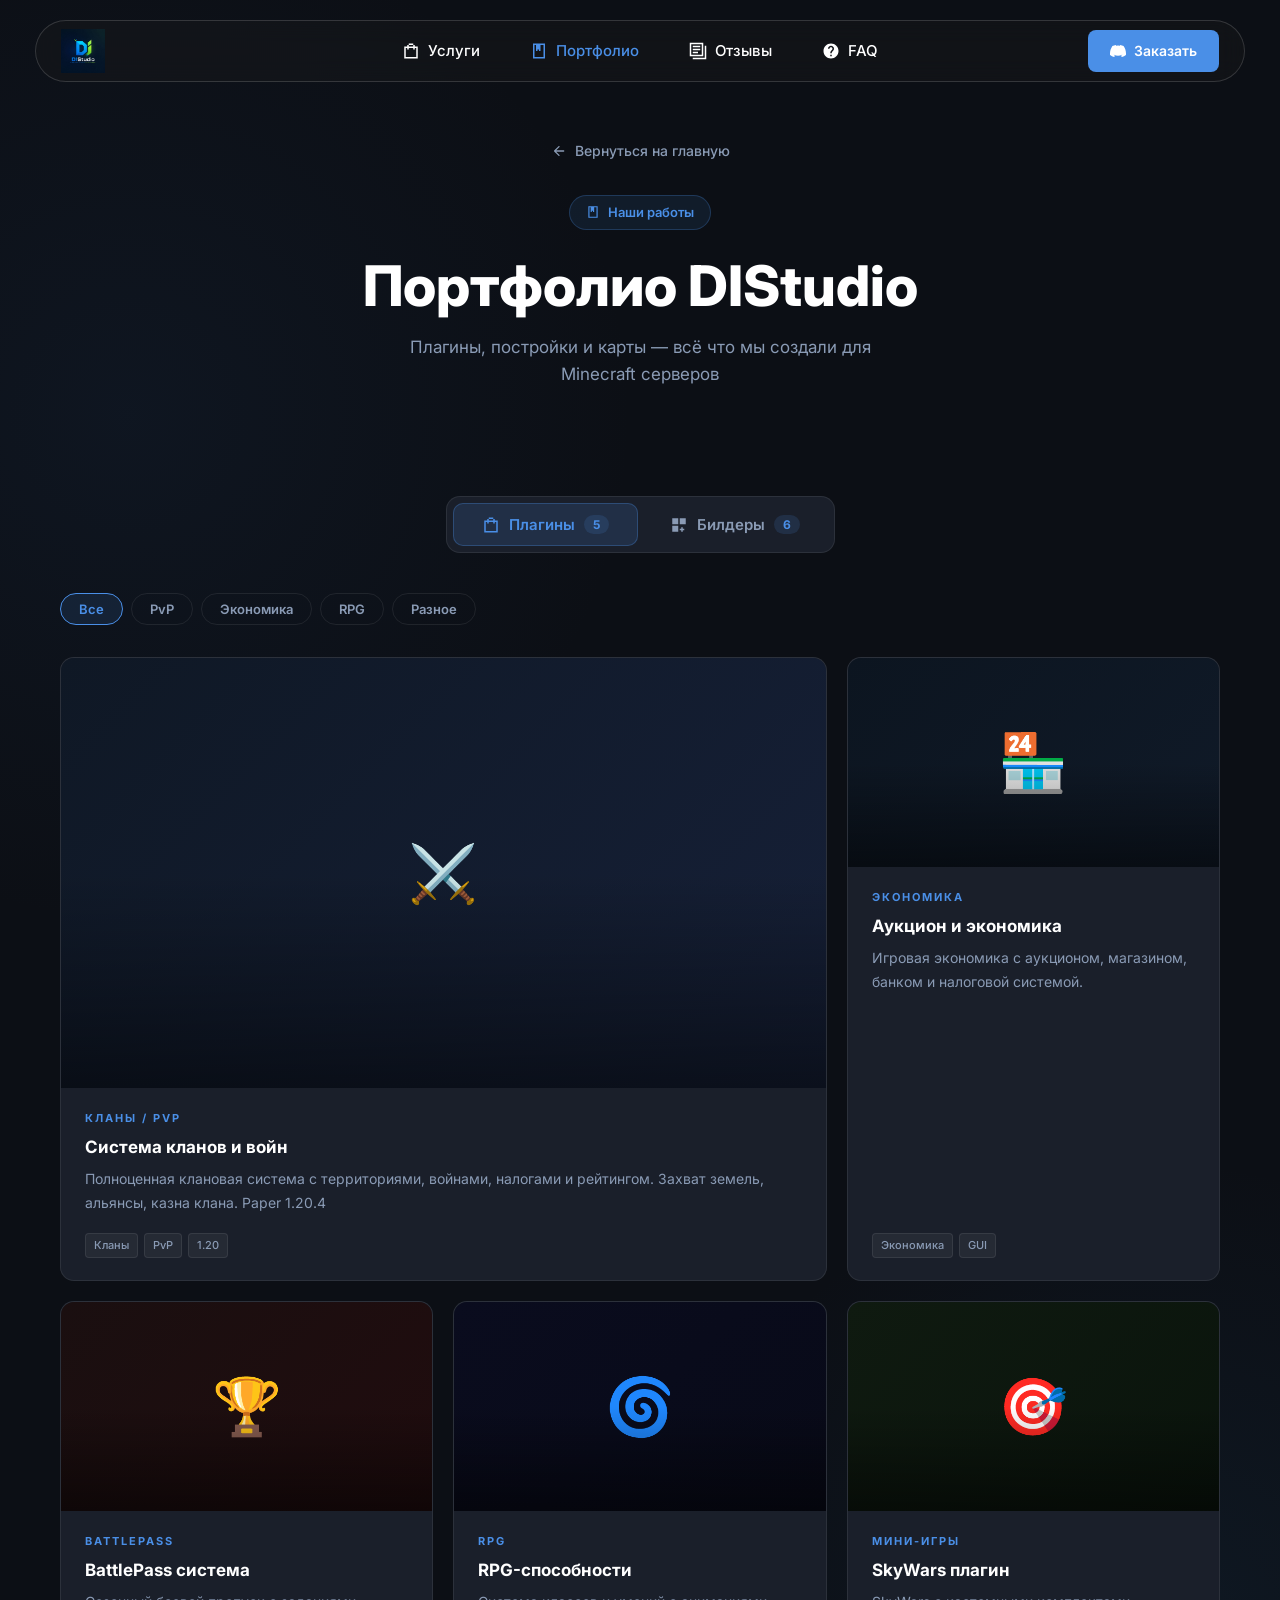
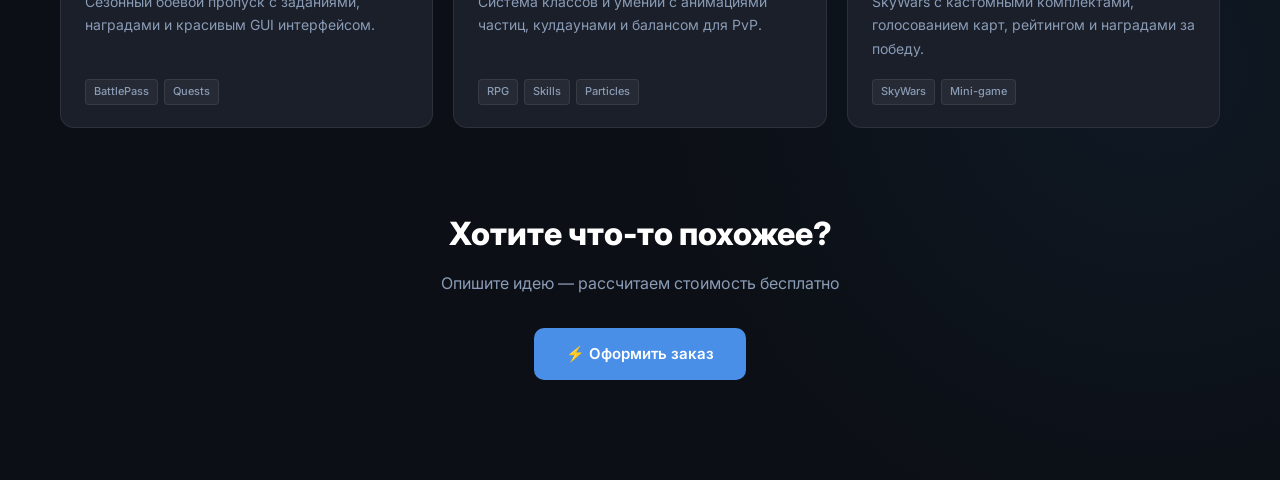
==== portfolio.html @ 77794159 "New Design" ====
<!DOCTYPE html>
<html lang="ru">
<head>
    <meta charset="UTF-8">
    <meta name="viewport" content="width=device-width, initial-scale=1.0">
    <title>Портфолио — DIStudio</title>
    <link rel="icon" type="image/jpeg" href="ava.jpg">
    <link rel="preconnect" href="https://fonts.googleapis.com">
    <link rel="preconnect" href="https://fonts.gstatic.com" crossorigin>
    <link href="https://fonts.googleapis.com/css2?family=Inter:wght@400;500;600;700;800&display=swap" rel="stylesheet">
    <link rel="stylesheet" href="style.css">
    <style>
        /* ── Page hero ── */
        .portfolio-page-hero {
            padding: 140px 0 60px;
            text-align: center;
        }
        .portfolio-page-hero .badge {
            display: inline-flex;
            align-items: center;
            gap: 8px;
            background: rgba(74,143,231,0.1);
            border: 1px solid rgba(74,143,231,0.25);
            border-radius: 100px;
            padding: 6px 16px;
            font-size: 13px;
            font-weight: 600;
            color: var(--accent);
            margin-bottom: 24px;
        }
        .portfolio-page-hero h1 {
            font-size: clamp(32px, 5vw, 56px);
            font-weight: 800;
            color: var(--text-primary);
            margin-bottom: 16px;
            line-height: 1.15;
        }
        .portfolio-page-hero p {
            font-size: 17px;
            color: var(--text-secondary);
            max-width: 520px;
            margin: 0 auto;
        }

        /* ── Tabs ── */
        .tabs-wrap {
            display: flex;
            justify-content: center;
            margin: 48px 0 40px;
        }
        .tabs {
            display: flex;
            background: var(--card-bg);
            border: 1px solid var(--border-color);
            border-radius: 14px;
            padding: 6px;
            gap: 4px;
        }
        .tab-btn {
            display: flex;
            align-items: center;
            gap: 9px;
            padding: 11px 28px;
            border-radius: 10px;
            border: none;
            background: transparent;
            color: var(--text-secondary);
            font-family: inherit;
            font-size: 15px;
            font-weight: 600;
            cursor: pointer;
            transition: all 0.25s ease;
        }
        .tab-btn svg { width: 18px; height: 18px; flex-shrink: 0; }
        .tab-btn:hover { color: var(--text-primary); }
        .tab-btn.active {
            background: rgba(74,143,231,0.15);
            color: var(--accent);
            border: 1px solid rgba(74,143,231,0.3);
        }
        .tab-count {
            background: rgba(74,143,231,0.15);
            color: var(--accent);
            border-radius: 100px;
            padding: 2px 9px;
            font-size: 12px;
            font-weight: 700;
        }

        /* ── Tab panels ── */
        .tab-panel { display: none; }
        .tab-panel.active { display: block; }

        /* ── Filter bar ── */
        .filter-bar {
            display: flex;
            gap: 8px;
            flex-wrap: wrap;
            margin-bottom: 32px;
        }
        .filter-btn {
            padding: 7px 18px;
            border-radius: 100px;
            border: 1px solid var(--border-color);
            background: transparent;
            color: var(--text-secondary);
            font-family: inherit;
            font-size: 13px;
            font-weight: 600;
            cursor: pointer;
            transition: all 0.2s ease;
        }
        .filter-btn:hover { border-color: var(--accent); color: var(--text-primary); }
        .filter-btn.active {
            background: rgba(74,143,231,0.12);
            border-color: var(--accent);
            color: var(--accent);
        }

        /* ── Plugin cards ── */
        .plugins-grid {
            display: grid;
            grid-template-columns: repeat(3, 1fr);
            gap: 20px;
        }
        .plugin-card {
            background: var(--card-bg);
            border: 1px solid var(--border-color);
            border-radius: 14px;
            overflow: hidden;
            transition: var(--transition);
            display: flex;
            flex-direction: column;
        }
        .plugin-card:hover {
            border-color: rgba(74,143,231,0.35);
            transform: translateY(-4px);
            box-shadow: 0 16px 48px rgba(0,0,0,0.35);
        }
        .plugin-card.featured { grid-column: span 2; }

        .plugin-thumb {
            width: 100%;
            aspect-ratio: 16/9;
            display: flex;
            align-items: center;
            justify-content: center;
            font-size: 56px;
            position: relative;
            overflow: hidden;
        }
        .plugin-thumb::after {
            content: '';
            position: absolute;
            inset: 0;
            background: linear-gradient(to bottom, transparent 50%, rgba(0,0,0,0.5));
        }
        .plugin-body { padding: 22px 24px; flex: 1; display: flex; flex-direction: column; }
        .plugin-tag {
            font-size: 11px;
            font-weight: 700;
            color: var(--accent);
            text-transform: uppercase;
            letter-spacing: 2px;
            margin-bottom: 8px;
        }
        .plugin-name {
            font-size: 17px;
            font-weight: 700;
            color: var(--text-primary);
            margin-bottom: 8px;
            line-height: 1.35;
        }
        .plugin-desc {
            font-size: 14px;
            color: var(--text-secondary);
            line-height: 1.7;
            flex: 1;
        }
        .plugin-footer {
            display: flex;
            align-items: center;
            justify-content: space-between;
            margin-top: 18px;
            flex-wrap: wrap;
            gap: 8px;
        }
        .plugin-tags { display: flex; gap: 6px; flex-wrap: wrap; }

        /* ── Builders grid ── */
        .builders-masonry {
            columns: 3;
            column-gap: 16px;
        }
        .builder-item {
            break-inside: avoid;
            margin-bottom: 16px;
            border-radius: 14px;
            overflow: hidden;
            border: 1px solid var(--border-color);
            background: var(--card-bg);
            transition: var(--transition);
            cursor: pointer;
            position: relative;
        }
        .builder-item:hover {
            border-color: rgba(74,143,231,0.35);
            transform: scale(1.02);
            box-shadow: 0 16px 48px rgba(0,0,0,0.4);
        }
        .builder-thumb {
            width: 100%;
            display: flex;
            align-items: center;
            justify-content: center;
            font-size: 72px;
            position: relative;
            overflow: hidden;
        }
        .builder-thumb img {
            width: 100%;
            height: 100%;
            object-fit: cover;
        }
        .builder-overlay {
            position: absolute;
            inset: 0;
            background: linear-gradient(to top, rgba(10,13,20,0.85) 0%, transparent 60%);
            opacity: 0;
            transition: opacity 0.3s ease;
            display: flex;
            align-items: flex-end;
            padding: 20px;
        }
        .builder-item:hover .builder-overlay { opacity: 1; }
        /* ── CTA bottom ── */
        .portfolio-cta {
            text-align: center;
            padding: 80px 0 100px;
        }
        .portfolio-cta h2 {
            font-size: 32px;
            font-weight: 800;
            color: var(--text-primary);
            margin-bottom: 12px;
        }
        .portfolio-cta p {
            font-size: 16px;
            color: var(--text-secondary);
            margin-bottom: 32px;
        }

        /* ── Back link ── */
        .back-link {
            display: inline-flex;
            align-items: center;
            gap: 8px;
            color: var(--text-secondary);
            font-size: 14px;
            font-weight: 500;
            transition: color 0.2s;
            margin-bottom: 0;
        }
        .back-link:hover { color: var(--accent); }

        /* ── Lightbox ── */
        .lightbox {
            position: fixed;
            inset: 0;
            background: rgba(5,7,12,0.92);
            z-index: 9999;
            display: none;
            align-items: center;
            justify-content: center;
            padding: 40px;
            backdrop-filter: blur(8px);
        }
        .lightbox.open { display: flex; }
        .lightbox-inner {
            max-width: 900px;
            width: 100%;
            position: relative;
        }
        .lightbox-inner img {
            width: 100%;
            border-radius: 16px;
            border: 1px solid var(--border-color);
        }
        .lightbox-close {
            position: absolute;
            top: -16px;
            right: -16px;
            width: 40px;
            height: 40px;
            background: var(--card-bg);
            border: 1px solid var(--border-color);
            border-radius: 50%;
            color: var(--text-primary);
            font-size: 20px;
            cursor: pointer;
            display: flex;
            align-items: center;
            justify-content: center;
            transition: var(--transition);
        }
        .lightbox-close:hover { background: rgba(74,143,231,0.15); border-color: var(--accent); }

        @media (max-width: 900px) {
            .plugins-grid { grid-template-columns: 1fr 1fr; }
            .plugin-card.featured { grid-column: span 2; }
            .builders-masonry { columns: 2; }
        }
        @media (max-width: 600px) {
            .plugins-grid { grid-template-columns: 1fr; }
            .plugin-card.featured { grid-column: span 1; }
            .builders-masonry { columns: 1; }
            .tab-btn { padding: 10px 16px; font-size: 13px; }
        }
    </style>
</head>
<body>

<!-- HEADER -->
<header>
    <div class="nav-container" id="navContainer">
        <div class="nav-top-row">
            <a href="index.html" class="logo">
                <img src="ava.jpg" alt="DIStudio" class="logo-img">
            </a>
            <nav class="nav-menu">
                <a href="index.html#services" class="nav-link">
                    <svg fill="none" xmlns="http://www.w3.org/2000/svg" viewBox="0 0 24 24"><path d="M9 2h6v2H9V2zm6 4V4h2v2h4v16H3V6h4V4h2v2h6zm0 2H9v2H7V8H5v12h14V8h-2v2h-2V8z" fill="currentColor"/></svg>
                    <span>Услуги</span>
                </a>
                <a href="portfolio.html" class="nav-link" style="color:var(--accent)">
                    <svg fill="none" xmlns="http://www.w3.org/2000/svg" viewBox="0 0 24 24"><path d="M8 2h12v20H4V2h4zm4 8h-2v2H8V4H6v16h12V4h-4v8h-2v-2z" fill="currentColor"/></svg>
                    <span>Портфолио</span>
                </a>
                <a href="index.html#reviews" class="nav-link">
                    <svg fill="none" xmlns="http://www.w3.org/2000/svg" viewBox="0 0 24 24"><path d="M3 1H1v18h18V1H3zm14 2v14H3V3h14zm4 18H5v2h18V5h-2v16zM15 5H5v2h10V5zM5 9h10v2H5V9zm7 4H5v2h7v-2z" fill="currentColor"/></svg>
                    <span>Отзывы</span>
                </a>
                <a href="index.html#faq" class="nav-link">
                    <svg fill="none" xmlns="http://www.w3.org/2000/svg" viewBox="0 0 24 24"><path d="M12 2C6.48 2 2 6.48 2 12s4.48 10 10 10 10-4.48 10-10S17.52 2 12 2zm1 17h-2v-2h2v2zm2.07-7.75l-.9.92C13.45 12.9 13 13.5 13 15h-2v-.5c0-1.1.45-2.1 1.17-2.83l1.24-1.26c.37-.36.59-.86.59-1.41 0-1.1-.9-2-2-2s-2 .9-2 2H8c0-2.21 1.79-4 4-4s4 1.79 4 4c0 .88-.36 1.68-.93 2.25z" fill="currentColor"/></svg>
                    <span>FAQ</span>
                </a>
            </nav>
            <div class="nav-right">
                <a href="index.html#order-form" class="nav-contact-btn">
                    <svg fill="currentColor" viewBox="0 0 24 24" width="16" height="16"><path d="M20.317 4.37a19.791 19.791 0 0 0-4.885-1.515.074.074 0 0 0-.079.037c-.21.375-.444.864-.608 1.25a18.27 18.27 0 0 0-5.487 0 12.64 12.64 0 0 0-.617-1.25.077.077 0 0 0-.079-.037A19.736 19.736 0 0 0 3.677 4.37a.07.07 0 0 0-.032.027C.533 9.046-.32 13.58.099 18.057a.082.082 0 0 0 .031.057 19.9 19.9 0 0 0 5.993 3.03.078.078 0 0 0 .084-.028c.462-.63.874-1.295 1.226-1.994a.076.076 0 0 0-.041-.106 13.107 13.107 0 0 1-1.872-.892.077.077 0 0 1-.008-.128 10.2 10.2 0 0 0 .372-.292.074.074 0 0 1 .077-.01c3.928 1.793 8.18 1.793 12.062 0a.074.074 0 0 1 .078.01c.12.098.246.198.373.292a.077.077 0 0 1-.006.127 12.299 12.299 0 0 1-1.873.892.077.077 0 0 0-.041.107c.36.698.772 1.362 1.225 1.993a.076.076 0 0 0 .084.028 19.839 19.839 0 0 0 6.002-3.03.077.077 0 0 0 .032-.054c.5-5.177-.838-9.674-3.549-13.66a.061.061 0 0 0-.031-.03z"/></svg>
                    Заказать
                </a>
            </div>
        </div>
    </div>
</header>

<!-- HERO -->
<div class="portfolio-page-hero">
    <div class="container">
        <a href="index.html" class="back-link">
            <svg width="16" height="16" fill="none" viewBox="0 0 24 24"><path d="M19 11H7.83l4.88-4.88c.39-.39.39-1.03 0-1.42-.39-.39-1.02-.39-1.41 0l-6.59 6.59c-.39.39-.39 1.02 0 1.41l6.59 6.59c.39.39 1.02.39 1.41 0 .39-.39.39-1.02 0-1.41L7.83 13H19c.55 0 1-.45 1-1s-.45-1-1-1z" fill="currentColor"/></svg>
            Вернуться на главную
        </a>
        <div style="margin-top: 28px;">
            <div class="badge">
                <svg width="14" height="14" fill="none" viewBox="0 0 24 24"><path d="M8 2h12v20H4V2h4zm4 8h-2v2H8V4H6v16h12V4h-4v8h-2v-2z" fill="currentColor"/></svg>
                Наши работы
            </div>
        </div>
        <h1>Портфолио <span class="brand-highlight">DIStudio</span></h1>
        <p>Плагины, постройки и карты — всё что мы создали для Minecraft серверов</p>
    </div>
</div>

<!-- TABS -->
<div class="container">
    <div class="tabs-wrap">
        <div class="tabs">
            <button class="tab-btn active" onclick="switchTab('plugins', this)">
                <svg fill="none" viewBox="0 0 24 24"><path d="M9 2h6v2H9V2zm6 4V4h2v2h4v16H3V6h4V4h2v2h6zm0 2H9v2H7V8H5v12h14V8h-2v2h-2V8z" fill="currentColor"/></svg>
                Плагины
                <span class="tab-count">5</span>
            </button>
            <button class="tab-btn" onclick="switchTab('builders', this)">
                <svg fill="none" viewBox="0 0 24 24"><path d="M3 3h8v8H3zm10 0h8v8h-8zM3 13h8v8H3zm10 4h2v-2h2v2h2v2h-2v2h-2v-2h-2z" fill="currentColor"/></svg>
                Билдеры
                <span class="tab-count">6</span>
            </button>
        </div>
    </div>

    <!-- PLUGINS TAB -->
    <div class="tab-panel active" id="tab-plugins">
        <div class="filter-bar">
            <button class="filter-btn active" onclick="filterPlugins('all', this)">Все</button>
            <button class="filter-btn" onclick="filterPlugins('pvp', this)">PvP</button>
            <button class="filter-btn" onclick="filterPlugins('economy', this)">Экономика</button>
            <button class="filter-btn" onclick="filterPlugins('rpg', this)">RPG</button>
            <button class="filter-btn" onclick="filterPlugins('misc', this)">Разное</button>
        </div>

        <div class="plugins-grid">
            <div class="plugin-card featured reveal" data-cat="pvp">
                <div class="plugin-thumb" style="background: linear-gradient(135deg,#0f1825,#162038); aspect-ratio:16/9;">
                    <span>⚔️</span>
                </div>
                <div class="plugin-body">
                    <div class="plugin-tag">Кланы / PvP</div>
                    <div class="plugin-name">Система кланов и войн</div>
                    <div class="plugin-desc">Полноценная клановая система с территориями, войнами, налогами и рейтингом. Захват земель, альянсы, казна клана. Paper 1.20.4</div>
                    <div class="plugin-footer">
                        <div class="plugin-tags">
                            <span class="svc-tag">Кланы</span>
                            <span class="svc-tag">PvP</span>
                            <span class="svc-tag">1.20</span>
                        </div>
                    </div>
                </div>
            </div>

            <div class="plugin-card reveal" data-cat="economy">
                <div class="plugin-thumb" style="background: linear-gradient(135deg,#0c1520,#101a28);">
                    <span>🏪</span>
                </div>
                <div class="plugin-body">
                    <div class="plugin-tag">Экономика</div>
                    <div class="plugin-name">Аукцион и экономика</div>
                    <div class="plugin-desc">Игровая экономика с аукционом, магазином, банком и налоговой системой.</div>
                    <div class="plugin-footer">
                        <div class="plugin-tags">
                            <span class="svc-tag">Экономика</span>
                            <span class="svc-tag">GUI</span>
                        </div>
                    </div>
                </div>
            </div>

            <div class="plugin-card reveal" data-cat="misc">
                <div class="plugin-thumb" style="background: linear-gradient(135deg,#1a0f10,#200c0e);">
                    <span>🏆</span>
                </div>
                <div class="plugin-body">
                    <div class="plugin-tag">BattlePass</div>
                    <div class="plugin-name">BattlePass система</div>
                    <div class="plugin-desc">Сезонный боевой пропуск с заданиями, наградами и красивым GUI интерфейсом.</div>
                    <div class="plugin-footer">
                        <div class="plugin-tags">
                            <span class="svc-tag">BattlePass</span>
                            <span class="svc-tag">Quests</span>
                        </div>
                    </div>
                </div>
            </div>

            <div class="plugin-card reveal" data-cat="rpg">
                <div class="plugin-thumb" style="background: linear-gradient(135deg,#0a0c1e,#080a18);">
                    <span>🌀</span>
                </div>
                <div class="plugin-body">
                    <div class="plugin-tag">RPG</div>
                    <div class="plugin-name">RPG-способности</div>
                    <div class="plugin-desc">Система классов и умений с анимациями частиц, кулдаунами и балансом для PvP.</div>
                    <div class="plugin-footer">
                        <div class="plugin-tags">
                            <span class="svc-tag">RPG</span>
                            <span class="svc-tag">Skills</span>
                            <span class="svc-tag">Particles</span>
                        </div>
                    </div>
                </div>
            </div>

            <div class="plugin-card reveal" data-cat="pvp">
                <div class="plugin-thumb" style="background: linear-gradient(135deg,#0f1a10,#0a140c);">
                    <span>🎯</span>
                </div>
                <div class="plugin-body">
                    <div class="plugin-tag">Мини-игры</div>
                    <div class="plugin-name">SkyWars плагин</div>
                    <div class="plugin-desc">SkyWars с кастомными комплектами, голосованием карт, рейтингом и наградами за победу.</div>
                    <div class="plugin-footer">
                        <div class="plugin-tags">
                            <span class="svc-tag">SkyWars</span>
                            <span class="svc-tag">Mini-game</span>
                        </div>
                    </div>
                </div>
            </div>
        </div>
    </div>

    <!-- BUILDERS TAB -->
    <div class="tab-panel" id="tab-builders">
        <div class="builders-masonry">
            <div class="builder-item reveal" onclick="openLightbox('builder1.jpg')">
                <div class="builder-thumb"><img src="builder1.jpg" alt="Постройка 1"></div>
                <div class="builder-overlay"><div class="builder-overlay-text">🔍 Открыть</div></div>
            </div>
            <div class="builder-item reveal" onclick="openLightbox('builder2.jpg')">
                <div class="builder-thumb"><img src="builder2.jpg" alt="Постройка 2"></div>
                <div class="builder-overlay"><div class="builder-overlay-text">🔍 Открыть</div></div>
            </div>
            <div class="builder-item reveal" onclick="openLightbox('builder3.jpg')">
                <div class="builder-thumb"><img src="builder3.jpg" alt="Постройка 3"></div>
                <div class="builder-overlay"><div class="builder-overlay-text">🔍 Открыть</div></div>
            </div>
            <div class="builder-item reveal" onclick="openLightbox('builder4.jpg')">
                <div class="builder-thumb"><img src="builder4.jpg" alt="Постройка 4"></div>
                <div class="builder-overlay"><div class="builder-overlay-text">🔍 Открыть</div></div>
            </div>
            <div class="builder-item reveal" onclick="openLightbox('builder5.jpg')">
                <div class="builder-thumb"><img src="builder5.jpg" alt="Постройка 5"></div>
                <div class="builder-overlay"><div class="builder-overlay-text">🔍 Открыть</div></div>
            </div>
            <div class="builder-item reveal" onclick="openLightbox('builder6.jpg')">
                <div class="builder-thumb"><img src="builder6.jpg" alt="Постройка 6"></div>
                <div class="builder-overlay"><div class="builder-overlay-text">🔍 Открыть</div></div>
            </div>
        </div>
    </div>
</div>

<!-- CTA -->
<div class="portfolio-cta">
    <div class="container">
        <h2>Хотите что-то похожее?</h2>
        <p>Опишите идею — рассчитаем стоимость бесплатно</p>
        <a href="index.html#order-form" class="cta-button">⚡ Оформить заказ</a>
    </div>
</div>

<!-- LIGHTBOX -->
<div class="lightbox" id="lightbox" onclick="closeLightbox(event)">
    <div class="lightbox-inner">
        <button class="lightbox-close" onclick="closeLightbox()">✕</button>
        <img src="" id="lightbox-img" alt="">
    </div>
</div>

<script>
    // Tabs
    function switchTab(name, btn) {
        document.querySelectorAll('.tab-panel').forEach(p => p.classList.remove('active'));
        document.querySelectorAll('.tab-btn').forEach(b => b.classList.remove('active'));
        document.getElementById('tab-' + name).classList.add('active');
        btn.classList.add('active');
    }

    // Plugin filter
    function filterPlugins(cat, btn) {
        document.querySelectorAll('.filter-bar .filter-btn').forEach(b => b.classList.remove('active'));
        btn.classList.add('active');
        document.querySelectorAll('.plugin-card').forEach(card => {
            card.style.display = (cat === 'all' || card.dataset.cat === cat) ? '' : 'none';
        });
    }

    // Lightbox
    function openLightbox(src) {
        document.getElementById('lightbox-img').src = src;
        document.getElementById('lightbox').classList.add('open');
        document.body.style.overflow = 'hidden';
    }
    function closeLightbox(e) {
        if (!e || e.target === document.getElementById('lightbox') || e.currentTarget.classList.contains('lightbox-close')) {
            document.getElementById('lightbox').classList.remove('open');
            document.body.style.overflow = '';
        }
    }
    document.addEventListener('keydown', e => { if (e.key === 'Escape') closeLightbox(); });

    // Reveal on scroll
    const observer = new IntersectionObserver((entries) => {
        entries.forEach(e => {
            if (e.isIntersecting) { e.target.classList.add('visible'); observer.unobserve(e.target); }
        });
    }, { threshold: 0.1 });
    document.querySelectorAll('.reveal').forEach(el => observer.observe(el));
</script>
</body>
</html>
---- style.css ----
/* ============================================
   DiStudio — Redesign in Awelius Style
   ============================================ */

/* --- CSS Variables --- */
:root {
    --dark-bg: #0C0F15;
    --darker-bg: #10131A;
    --card-bg: #1a1f2a;
    --card-bg-hover: #222a38;
    --accent: #4a8fe7;
    --accent-hover: #6ba7ff;
    --accent-glow: rgba(74, 143, 231, 0.25);
    --text-primary: #ffffff;
    --text-secondary: #8a9bb5;
    --text-muted: #5a6a80;
    --border-color: rgba(255, 255, 255, 0.08);
    --border-light: rgba(255, 255, 255, 0.15);
    --border-radius: 12px;
    --transition: all 0.3s ease;
    --brand-blue: #a8d0ff;
    --scrollbar-width: 10px;
    --navbar-height: 60px;
}

/* --- Scrollbar --- */
::-webkit-scrollbar {
    width: var(--scrollbar-width);
}
::-webkit-scrollbar-track {
    background: var(--darker-bg);
}
::-webkit-scrollbar-thumb {
    background: linear-gradient(to bottom, var(--accent), #2a73d6);
    border-radius: 10px;
    border: 2px solid var(--darker-bg);
}
::-webkit-scrollbar-thumb:hover {
    background: linear-gradient(to bottom, var(--accent-hover), #3a83e6);
}
html {
    scrollbar-width: thin;
    scrollbar-color: var(--accent) var(--darker-bg);
}

/* --- Reset & Base --- */
*, *::before, *::after {
    margin: 0;
    padding: 0;
    box-sizing: border-box;
}
html {
    scroll-behavior: smooth;
}
body {
    background-color: var(--dark-bg);
    color: var(--text-primary);
    font-family: 'Inter', -apple-system, BlinkMacSystemFont, 'Segoe UI', sans-serif;
    line-height: 1.6;
    overflow-x: hidden;
    background-image:
        radial-gradient(circle at 10% 20%, rgba(30, 60, 100, 0.15) 0%, transparent 25%),
        radial-gradient(circle at 90% 80%, rgba(30, 80, 120, 0.15) 0%, transparent 25%);
}
a {
    color: inherit;
    text-decoration: none;
}
ul, ol {
    list-style: none;
}
img {
    max-width: 100%;
    height: auto;
    display: block;
}

.container {
    width: 100%;
    max-width: 1200px;
    margin: 0 auto;
    padding: 0 20px;
}

/* --- Header / Navbar --- */
header {
    position: fixed;
    top: 20px;
    width: 100%;
    z-index: 1000;
    display: flex;
    justify-content: center;
    padding: 0 20px;
    transition: top 0.3s ease;
}

.nav-container {
    display: flex;
    flex-direction: column;
    width: calc(100% - 30px);
    max-width: 1250px;
    min-height: var(--navbar-height);
    padding: 0 25px;
    border-radius: 100px;
    border: 1px solid var(--border-light);
    background: rgba(31, 31, 31, 0.3);
    backdrop-filter: blur(12px);
    -webkit-backdrop-filter: blur(12px);
    position: relative;
    z-index: 1000;
    margin: 0 auto;
    overflow: hidden;
    transition: border-radius 0.3s ease, max-height 0.4s ease;
}

.nav-top-row {
    display: flex;
    justify-content: space-between;
    align-items: center;
    width: 100%;
    min-height: var(--navbar-height);
}

.logo {
    display: flex;
    align-items: center;
    gap: 12px;
    text-decoration: none;
    position: relative;
    z-index: 10;
    transition: opacity 0.3s;
}
.logo:hover {
    opacity: 0.8;
}
.logo-img {
    height: 44px;
    width: auto;
}
.logo-text {
    font-size: 18px;
    font-weight: 700;
    color: var(--text-primary);
    letter-spacing: 1px;
}
.logo-text .brand-highlight {
    color: var(--brand-blue);
}

/* Nav menu — centered links */
.nav-menu {
    display: flex;
    gap: 50px;
    justify-content: center;
    flex: 1;
    position: absolute;
    left: 50%;
    transform: translateX(-50%);
}
.nav-link {
    color: var(--text-primary);
    text-decoration: none;
    font-weight: 500;
    font-size: 15px;
    transition: var(--transition);
    position: relative;
    padding: 8px 0;
    white-space: nowrap;
    display: flex;
    align-items: center;
    gap: 8px;
}
.nav-link:hover {
    color: var(--accent);
}
.nav-link::after {
    content: '';
    position: absolute;
    bottom: 0;
    left: 0;
    width: 0;
    height: 2px;
    background: var(--accent);
    transition: var(--transition);
}
.nav-link:hover::after {
    width: 100%;
}
.nav-link svg {
    width: 18px;
    height: 18px;
    flex-shrink: 0;
}

/* Nav right section */
.nav-right {
    display: flex;
    align-items: center;
    gap: 12px;
    z-index: 10;
}
.nav-contact-btn {
    display: inline-flex;
    align-items: center;
    gap: 8px;
    background: var(--accent);
    color: white;
    border: none;
    padding: 10px 22px;
    border-radius: 8px;
    font-weight: 600;
    font-size: 14px;
    cursor: pointer;
    transition: var(--transition);
    text-decoration: none;
    white-space: nowrap;
}
.nav-contact-btn:hover {
    background: var(--accent-hover);
    box-shadow: 0 4px 20px var(--accent-glow);
}

/* Burger menu */
.menu-toggle {
    display: none;
    flex-direction: column;
    gap: 5px;
    cursor: pointer;
    padding: 8px;
    z-index: 10;
}
.menu-toggle span {
    display: block;
    width: 22px;
    height: 2px;
    background: var(--text-primary);
    transition: var(--transition);
    border-radius: 2px;
}
.menu-toggle.active span:nth-child(1) {
    transform: rotate(45deg) translate(5px, 5px);
}
.menu-toggle.active span:nth-child(2) {
    opacity: 0;
}
.menu-toggle.active span:nth-child(3) {
    transform: rotate(-45deg) translate(5px, -5px);
}

/* --- Hero Section --- */
.hero {
    min-height: 100vh;
    display: flex;
    align-items: center;
    padding: 140px 0 100px;
    position: relative;
    overflow: hidden;
}
.hero::before {
    content: '';
    position: absolute;
    top: 0;
    left: 0;
    right: 0;
    bottom: 0;
    background: 
        radial-gradient(ellipse at 70% 30%, rgba(74, 143, 231, 0.08) 0%, transparent 50%),
        radial-gradient(ellipse at 20% 80%, rgba(74, 143, 231, 0.05) 0%, transparent 50%);
    pointer-events: none;
}
.hero-content {
    position: relative;
    z-index: 2;
    max-width: 700px;
}
.hero-subtitle {
    display: inline-flex;
    align-items: center;
    gap: 8px;
    font-size: 13px;
    font-weight: 600;
    color: var(--accent);
    text-transform: uppercase;
    letter-spacing: 2px;
    margin-bottom: 24px;
    padding: 6px 16px;
    background: rgba(74, 143, 231, 0.1);
    border: 1px solid rgba(74, 143, 231, 0.2);
    border-radius: 20px;
    animation: fadeInUp 0.6s ease both;
}
.hero-subtitle-dot {
    width: 6px;
    height: 6px;
    background: var(--accent);
    border-radius: 50%;
    animation: pulse 2s infinite;
}
.hero-title {
    font-size: clamp(28px, 4vw, 48px);
    font-weight: 800;
    line-height: 1.3;
    color: var(--text-primary);
    margin-bottom: 24px;
    text-shadow: 4px 4px 0 rgba(74, 143, 231, 0.1);
    animation: fadeInUp 0.6s 0.1s ease both;
}
.hero-title .brand-highlight {
    color: var(--brand-blue);
}
.hero-description {
    font-size: 17px;
    color: var(--text-secondary);
    line-height: 1.8;
    margin-bottom: 40px;
    max-width: 560px;
    animation: fadeInUp 0.6s 0.2s ease both;
}
.hero-buttons {
    display: flex;
    gap: 16px;
    flex-wrap: wrap;
    animation: fadeInUp 0.6s 0.3s ease both;
}

/* Buttons */
.cta-button {
    display: inline-flex;
    align-items: center;
    gap: 8px;
    background: var(--accent);
    color: white;
    border: none;
    padding: 14px 32px;
    border-radius: 10px;
    font-weight: 600;
    font-size: 15px;
    cursor: pointer;
    transition: var(--transition);
    text-decoration: none;
}
.cta-button:hover {
    background: var(--accent-hover);
    box-shadow: 0 8px 30px var(--accent-glow);
    transform: translateY(-2px);
}
.btn-secondary {
    display: inline-flex;
    align-items: center;
    gap: 8px;
    background: transparent;
    color: var(--text-primary);
    border: 1px solid var(--border-light);
    padding: 14px 32px;
    border-radius: 10px;
    font-weight: 600;
    font-size: 15px;
    cursor: pointer;
    transition: var(--transition);
    text-decoration: none;
}
.btn-secondary:hover {
    border-color: var(--accent);
    color: var(--accent);
    background: rgba(74, 143, 231, 0.05);
}

/* --- Stats Panel --- */
.stats-panel {
    position: relative;
    z-index: 2;
    max-width: 1200px;
    margin: -40px auto 0;
    padding: 0 20px;
}
.stats-panel-inner {
    display: flex;
    background: var(--card-bg);
    border: 1px solid var(--border-color);
    border-radius: var(--border-radius);
    overflow: hidden;
}
.stats-panel-item {
    flex: 1;
    display: flex;
    align-items: center;
    gap: 16px;
    padding: 28px 32px;
    border-right: 1px solid var(--border-color);
    transition: background 0.3s;
}
.stats-panel-item:last-child {
    border-right: none;
}
.stats-panel-item:hover {
    background: rgba(74, 143, 231, 0.04);
}
.stats-panel-icon {
    width: 48px;
    height: 48px;
    background: rgba(74, 143, 231, 0.1);
    border: 1px solid rgba(74, 143, 231, 0.2);
    border-radius: 10px;
    display: flex;
    align-items: center;
    justify-content: center;
    flex-shrink: 0;
}
.stats-panel-icon svg {
    width: 22px;
    height: 22px;
    color: var(--accent);
}
.stats-panel-content {
    display: flex;
    flex-direction: column;
}
.stats-panel-number {
    font-size: 26px;
    font-weight: 800;
    color: var(--text-primary);
    line-height: 1.2;
}
.stats-panel-label {
    font-size: 13px;
    color: var(--text-secondary);
    font-weight: 500;
    margin-top: 2px;
}

/* Mobile stats indicators */
.stats-panel-indicators {
    display: none;
    gap: 8px;
    justify-content: center;
    margin-bottom: 16px;
}
.indicator {
    width: 8px;
    height: 8px;
    border-radius: 50%;
    background: rgba(255, 255, 255, 0.2);
    cursor: pointer;
    transition: var(--transition);
}
.indicator.active {
    background: var(--accent);
    width: 24px;
    border-radius: 4px;
}

/* --- Section Styles --- */
.section {
    padding: 100px 0;
    position: relative;
}
.section-title {
    font-size: clamp(22px, 3vw, 32px);
    font-weight: 800;
    color: var(--text-primary);
    text-align: center;
    margin-bottom: 12px;
}
.section-subtitle {
    font-size: 16px;
    color: var(--text-secondary);
    text-align: center;
    max-width: 560px;
    margin: 0 auto 60px;
    line-height: 1.7;
}

/* --- Highlights / Services Grid --- */
.highlights-grid {
    display: grid;
    grid-template-columns: repeat(3, 1fr);
    gap: 20px;
}
.highlight-card {
    background: var(--card-bg);
    border: 1px solid var(--border-color);
    border-radius: var(--border-radius);
    overflow: hidden;
    transition: var(--transition);
    display: flex;
    flex-direction: column;
}
.highlight-card:hover {
    border-color: rgba(74, 143, 231, 0.3);
    transform: translateY(-4px);
    box-shadow: 0 12px 40px rgba(0, 0, 0, 0.3);
}
.highlight-media {
    width: 100%;
    aspect-ratio: 16 / 10;
    background: linear-gradient(135deg, #141a24 0%, #1a2235 100%);
    display: flex;
    align-items: center;
    justify-content: center;
    overflow: hidden;
    position: relative;
}
.highlight-media .service-emoji {
    font-size: 52px;
    filter: drop-shadow(0 4px 12px rgba(0,0,0,0.3));
}
.highlight-media .svc-img {
    width: 100%;
    height: 100%;
    object-fit: contain;
    padding: 12px;
    transition: transform 0.35s ease;
}
.highlight-card:hover .svc-img {
    transform: scale(1.06);
}
.highlight-content {
    padding: 24px;
    flex: 1;
    display: flex;
    flex-direction: column;
}
.highlight-kicker {
    font-size: 11px;
    font-weight: 700;
    color: var(--accent);
    text-transform: uppercase;
    letter-spacing: 2px;
    margin-bottom: 8px;
}
.highlight-title {
    font-size: 17px;
    font-weight: 700;
    color: var(--text-primary);
    margin-bottom: 8px;
    line-height: 1.4;
}
.highlight-description {
    font-size: 14px;
    color: var(--text-secondary);
    line-height: 1.7;
    flex: 1;
}
.highlight-price {
    margin-top: 16px;
    font-size: 14px;
    font-weight: 700;
    color: var(--accent);
    display: inline-flex;
    align-items: center;
    gap: 6px;
    padding: 6px 14px;
    background: rgba(74, 143, 231, 0.1);
    border: 1px solid rgba(74, 143, 231, 0.2);
    border-radius: 6px;
    align-self: flex-start;
}

/* --- Portfolio Preview Block (on main page) --- */
.portfolio-preview-block {
    display: grid;
    grid-template-columns: 1fr 1fr;
    gap: 48px;
    align-items: center;
    background: var(--card-bg);
    border: 1px solid var(--border-color);
    border-radius: 20px;
    padding: 48px;
    margin-top: 16px;
}
.portfolio-preview-items {
    display: grid;
    grid-template-columns: 1fr 1fr;
    grid-template-rows: 1fr 1fr 1fr;
    gap: 12px;
    height: 320px;
}
.ppi {
    background: linear-gradient(135deg, #141a24, #1a2235);
    border: 1px solid var(--border-color);
    border-radius: 14px;
    display: flex;
    align-items: center;
    justify-content: center;
    font-size: 36px;
    transition: var(--transition);
}
.ppi:hover { border-color: rgba(74,143,231,0.35); transform: scale(1.04); }
.ppi-1 { grid-column: span 2; font-size: 44px; }
.ppi-4 { background: linear-gradient(135deg, #141a14, #0e1410); }
.ppi-5 { background: linear-gradient(135deg, #0a0f1a, #060a14); }

.portfolio-preview-badge {
    display: inline-block;
    background: rgba(74,143,231,0.1);
    border: 1px solid rgba(74,143,231,0.25);
    border-radius: 100px;
    padding: 5px 14px;
    font-size: 12px;
    font-weight: 700;
    color: var(--accent);
    letter-spacing: 1px;
    text-transform: uppercase;
    margin-bottom: 20px;
}
.portfolio-preview-title {
    font-size: 28px;
    font-weight: 800;
    color: var(--text-primary);
    line-height: 1.3;
    margin-bottom: 14px;
}
.portfolio-preview-desc {
    font-size: 15px;
    color: var(--text-secondary);
    line-height: 1.7;
    margin-bottom: 28px;
}
.portfolio-preview-stats {
    display: flex;
    align-items: center;
    gap: 24px;
    margin-bottom: 32px;
}
.pps-item { display: flex; flex-direction: column; gap: 4px; }
.pps-num { font-size: 22px; font-weight: 800; color: var(--text-primary); }
.pps-label { font-size: 12px; color: var(--text-muted); font-weight: 500; }
.pps-divider { width: 1px; height: 36px; background: var(--border-color); }

@media (max-width: 800px) {
    .portfolio-preview-block { grid-template-columns: 1fr; padding: 28px; gap: 28px; }
    .portfolio-preview-items { height: 200px; }
}

/* --- Portfolio Section --- */
.portfolio-grid {
    display: grid;
    grid-template-columns: repeat(3, 1fr);
    gap: 20px;
}
.portfolio-card {
    background: var(--card-bg);
    border: 1px solid var(--border-color);
    border-radius: var(--border-radius);
    overflow: hidden;
    transition: var(--transition);
}
.portfolio-card:hover {
    border-color: rgba(74, 143, 231, 0.3);
    transform: translateY(-4px);
    box-shadow: 0 12px 40px rgba(0, 0, 0, 0.3);
}
.portfolio-card.featured {
    grid-column: span 2;
}
.portfolio-img {
    width: 100%;
    aspect-ratio: 16 / 9;
    background: linear-gradient(135deg, #141a24 0%, #1a2235 100%);
    display: flex;
    align-items: center;
    justify-content: center;
    font-size: 40px;
    overflow: hidden;
}
.portfolio-img img {
    width: 100%;
    height: 100%;
    object-fit: cover;
}
.portfolio-info {
    padding: 20px 24px;
}
.portfolio-tag {
    font-size: 11px;
    font-weight: 700;
    color: var(--accent);
    text-transform: uppercase;
    letter-spacing: 2px;
    margin-bottom: 8px;
}
.portfolio-name {
    font-size: 16px;
    font-weight: 700;
    color: var(--text-primary);
    margin-bottom: 8px;
}
.portfolio-desc {
    font-size: 14px;
    color: var(--text-secondary);
    line-height: 1.6;
}

/* --- Process Section --- */
.process-grid {
    display: grid;
    grid-template-columns: repeat(4, 1fr);
    gap: 20px;
    position: relative;
}
.process-grid::before {
    content: '';
    position: absolute;
    top: 50px;
    left: 60px;
    right: 60px;
    height: 2px;
    background: linear-gradient(90deg, var(--accent) 0%, rgba(74, 143, 231, 0.2) 50%, var(--accent) 100%);
    opacity: 0.3;
}
.process-step {
    text-align: center;
    position: relative;
}
.step-number {
    width: 72px;
    height: 72px;
    background: var(--card-bg);
    border: 2px solid var(--border-color);
    border-radius: 16px;
    display: flex;
    align-items: center;
    justify-content: center;
    font-size: 24px;
    font-weight: 800;
    color: var(--accent);
    margin: 0 auto 20px;
    position: relative;
    z-index: 1;
    transition: var(--transition);
}
.process-step:hover .step-number {
    background: rgba(74, 143, 231, 0.1);
    border-color: var(--accent);
    box-shadow: 0 0 30px var(--accent-glow);
}
.step-title {
    font-size: 15px;
    font-weight: 700;
    color: var(--text-primary);
    margin-bottom: 8px;
}
.step-desc {
    font-size: 14px;
    color: var(--text-secondary);
    line-height: 1.6;
}

/* --- Reviews Section --- */
.reviews-grid {
    display: grid;
    grid-template-columns: repeat(3, 1fr);
    gap: 20px;
}
.review-card {
    background: var(--card-bg);
    border: 1px solid var(--border-color);
    border-radius: var(--border-radius);
    padding: 28px;
    transition: var(--transition);
    position: relative;
}
.review-card::before {
    content: '"';
    position: absolute;
    top: 16px;
    right: 24px;
    font-size: 48px;
    font-weight: 800;
    color: rgba(74, 143, 231, 0.08);
    line-height: 1;
}
.review-card:hover {
    border-color: rgba(74, 143, 231, 0.3);
}
.review-stars {
    color: #f5a623;
    font-size: 14px;
    margin-bottom: 16px;
    letter-spacing: 2px;
}
.review-text {
    font-size: 15px;
    color: var(--text-secondary);
    line-height: 1.7;
    margin-bottom: 20px;
}
.review-author {
    display: flex;
    align-items: center;
    gap: 12px;
}
.review-avatar {
    width: 42px;
    height: 42px;
    background: rgba(74, 143, 231, 0.1);
    border: 1px solid rgba(74, 143, 231, 0.2);
    border-radius: 10px;
    display: flex;
    align-items: center;
    justify-content: center;
    font-size: 16px;
    font-weight: 700;
    color: var(--accent);
}
.review-name {
    font-weight: 700;
    font-size: 15px;
    color: var(--text-primary);
}
.review-role {
    font-size: 13px;
    color: var(--text-muted);
}

/* --- FAQ Section --- */
.faq-section {
    background: linear-gradient(180deg, transparent 0%, rgba(26, 31, 42, 0.3) 50%, transparent 100%);
}
.faq-container {
    max-width: 800px;
    margin: 0 auto;
    display: flex;
    flex-direction: column;
    gap: 12px;
}
.faq-item {
    background: var(--card-bg);
    border: 1px solid var(--border-color);
    border-radius: var(--border-radius);
    overflow: hidden;
    transition: var(--transition);
}
.faq-item:hover {
    border-color: rgba(74, 143, 231, 0.2);
}
.faq-item.active {
    border-color: rgba(74, 143, 231, 0.3);
}
.faq-question {
    display: flex;
    justify-content: space-between;
    align-items: center;
    padding: 20px 24px;
    cursor: pointer;
    font-weight: 600;
    font-size: 15px;
    color: var(--text-primary);
    transition: var(--transition);
    user-select: none;
}
.faq-question:hover {
    color: var(--accent);
}
.faq-icon {
    display: flex;
    align-items: center;
    justify-content: center;
    width: 28px;
    height: 28px;
    flex-shrink: 0;
    transition: transform 0.3s ease;
    color: var(--text-muted);
}
.faq-icon svg {
    width: 16px;
    height: 16px;
}
.faq-item.active .faq-icon {
    transform: rotate(180deg);
    color: var(--accent);
}
.faq-answer {
    max-height: 0;
    overflow: hidden;
    transition: max-height 0.4s ease, padding 0.3s ease;
    padding: 0 24px;
    font-size: 15px;
    color: var(--text-secondary);
    line-height: 1.7;
}
.faq-item.active .faq-answer {
    max-height: 300px;
    padding: 0 24px 20px;
}
.faq-answer a {
    color: var(--accent);
    text-decoration: underline;
    text-underline-offset: 3px;
}
.faq-answer a:hover {
    color: var(--accent-hover);
}

/* --- CTA Section --- */
.cta-section {
    padding: 100px 0;
    text-align: center;
    position: relative;
    overflow: hidden;
}
.cta-section::before {
    content: '';
    position: absolute;
    inset: 0;
    background: 
        radial-gradient(ellipse at 50% 50%, rgba(74, 143, 231, 0.08) 0%, transparent 60%);
    pointer-events: none;
}
.cta-title {
    font-size: clamp(22px, 3vw, 34px);
    font-weight: 800;
    color: var(--text-primary);
    margin-bottom: 16px;
    position: relative;
}
.cta-subtitle {
    font-size: 17px;
    color: var(--text-secondary);
    margin-bottom: 40px;
    position: relative;
}
.cta-buttons {
    display: flex;
    gap: 16px;
    justify-content: center;
    flex-wrap: wrap;
    position: relative;
}

/* --- Footer --- */
footer {
    position: relative;
    overflow: hidden;
    border-top: 1px solid var(--border-color);
    background: var(--darker-bg);
}
.footer-gradient-overlay {
    position: absolute;
    top: 0;
    left: 0;
    right: 0;
    height: 200px;
    background: linear-gradient(180deg, rgba(74, 143, 231, 0.03) 0%, transparent 100%);
    pointer-events: none;
}
.footer-content {
    position: relative;
    z-index: 2;
    padding: 60px 20px 30px;
}
.footer-grid {
    display: grid;
    grid-template-columns: 1.5fr 1fr 1fr;
    gap: 60px;
    margin-bottom: 50px;
}
.footer-column h3 {
    font-size: 16px;
    font-weight: 700;
    color: var(--text-primary);
    margin-bottom: 16px;
}
.footer-column p {
    font-size: 14px;
    color: var(--text-secondary);
    line-height: 1.7;
    max-width: 280px;
}
.footer-links {
    display: flex;
    flex-direction: column;
    gap: 12px;
}
.footer-links a {
    font-size: 15px;
    color: var(--text-secondary);
    transition: var(--transition);
}
.footer-links a:hover {
    color: var(--accent);
}

/* Social links */
.social-links {
    display: flex;
    gap: 12px;
    margin-top: 20px;
}
.social-link {
    width: 42px;
    height: 42px;
    background: rgba(255, 255, 255, 0.05);
    border: 1px solid var(--border-color);
    border-radius: 10px;
    display: flex;
    align-items: center;
    justify-content: center;
    color: var(--text-secondary);
    transition: var(--transition);
}
.social-link:hover {
    background: rgba(74, 143, 231, 0.1);
    border-color: var(--accent);
    color: var(--accent);
}
.social-link svg {
    width: 18px;
    height: 18px;
}

/* Copyright */
.copyright {
    text-align: center;
    padding-top: 30px;
    border-top: 1px solid var(--border-color);
    font-size: 13px;
    color: var(--text-muted);
}

/* --- Animations --- */
@keyframes fadeInUp {
    from {
        opacity: 0;
        transform: translateY(20px);
    }
    to {
        opacity: 1;
        transform: translateY(0);
    }
}
@keyframes pulse {
    0%, 100% { opacity: 1; }
    50% { opacity: 0.3; }
}
@keyframes slideIn {
    from {
        opacity: 0;
        transform: translateY(30px);
    }
    to {
        opacity: 1;
        transform: translateY(0);
    }
}

/* Scroll-reveal animation */
.reveal {
    opacity: 0;
    transform: translateY(30px);
    transition: opacity 0.6s ease, transform 0.6s ease;
}
.reveal.visible {
    opacity: 1;
    transform: translateY(0);
}

/* --- Responsive --- */
@media (max-width: 1024px) {
    .highlights-grid {
        grid-template-columns: repeat(2, 1fr);
    }
    .portfolio-grid {
        grid-template-columns: repeat(2, 1fr);
    }
    .portfolio-card.featured {
        grid-column: span 2;
    }
    .process-grid {
        grid-template-columns: repeat(2, 1fr);
        gap: 30px;
    }
    .process-grid::before {
        display: none;
    }
    .reviews-grid {
        grid-template-columns: repeat(2, 1fr);
    }
    .footer-grid {
        grid-template-columns: 1fr 1fr;
        gap: 40px;
    }
}

@media (max-width: 768px) {
    .nav-menu {
        display: none;
        position: relative;
        left: 0;
        transform: none;
        flex-direction: column;
        gap: 0;
        width: 100%;
        padding: 10px 0 20px;
        border-top: 1px solid var(--border-color);
        margin-top: 10px;
    }
    .nav-container.menu-open .nav-menu {
        display: flex;
    }
    .nav-container.menu-open {
        border-radius: 20px !important;
    }
    .nav-link {
        padding: 12px 0;
        font-size: 16px;
    }
    .menu-toggle {
        display: flex;
    }
    .nav-contact-btn {
        display: none;
    }

    .hero {
        padding: 120px 0 60px;
        min-height: auto;
    }
    .hero-title {
        font-size: clamp(24px, 6vw, 36px);
    }

    .stats-panel-inner {
        flex-direction: column;
    }
    .stats-panel-item {
        border-right: none;
        border-bottom: 1px solid var(--border-color);
    }
    .stats-panel-item:last-child {
        border-bottom: none;
    }

    .highlights-grid,
    .portfolio-grid,
    .reviews-grid {
        grid-template-columns: 1fr;
    }
    .portfolio-card.featured {
        grid-column: span 1;
    }
    .process-grid {
        grid-template-columns: 1fr;
    }
    .footer-grid {
        grid-template-columns: 1fr;
        gap: 30px;
    }
    .section {
        padding: 60px 0;
    }
    .cta-section {
        padding: 60px 0;
    }
}

@media (max-width: 480px) {
    .hero-buttons {
        flex-direction: column;
    }
    .cta-buttons {
        flex-direction: column;
        align-items: center;
    }
    .hero-title {
        font-size: 22px;
    }
}

/* ============================================
   DIStudio — Extended styles (new sections)
   ============================================ */

/* Lang switcher */
.lang-switcher {
    display: flex;
    align-items: center;
    gap: 4px;
    margin-right: 10px;
}
.lang-btn {
    background: none;
    border: 1px solid var(--border-color);
    color: var(--text-secondary);
    font-family: 'Inter', sans-serif;
    font-size: 11px;
    font-weight: 600;
    padding: 5px 9px;
    border-radius: 6px;
    cursor: pointer;
    letter-spacing: 0.5px;
    text-transform: uppercase;
    transition: var(--transition);
}
.lang-btn:hover {
    border-color: var(--accent);
    color: var(--accent);
}
.lang-btn.active {
    background: var(--accent);
    color: #fff;
    border-color: var(--accent);
}

/* Service card extras */
.service-tags-row {
    display: flex;
    gap: 6px;
    flex-wrap: wrap;
    margin: 12px 0 4px;
}
.svc-tag {
    font-size: 11px;
    color: var(--text-secondary);
    background: rgba(255,255,255,0.05);
    border: 1px solid var(--border-color);
    border-radius: 4px;
    padding: 3px 8px;
    font-weight: 500;
}
.svc-link {
    display: inline-flex;
    align-items: center;
    gap: 6px;
    color: var(--accent);
    font-weight: 700;
    font-size: 13px;
    text-decoration: none;
    text-transform: uppercase;
    letter-spacing: 0.5px;
    margin-top: 16px;
    transition: gap 0.2s, color 0.2s;
}
.svc-link:hover {
    gap: 12px;
    color: var(--accent-hover);
}

/* Highlight card — price + link layout */
.highlight-content {
    padding: 24px;
    flex: 1;
    display: flex;
    flex-direction: column;
}
.highlight-price {
    margin-top: 12px;
}

/* Builders section */
.builders-section {
    background: rgba(26, 31, 42, 0.3);
}
.builders-grid {
    display: grid;
    grid-template-columns: repeat(2, 1fr);
    gap: 20px;
}
.builder-card {
    background: var(--card-bg);
    border: 1px solid var(--border-color);
    border-radius: var(--border-radius);
    overflow: hidden;
    transition: var(--transition);
}
.builder-card:hover {
    border-color: rgba(74, 143, 231, 0.3);
    transform: translateY(-4px);
    box-shadow: 0 12px 40px rgba(0,0,0,0.3);
}
.builder-img-wrap {
    position: relative;
    overflow: hidden;
}
.builder-img {
    width: 100%;
    aspect-ratio: 16 / 9;
    object-fit: cover;
    display: block;
    transition: transform 0.4s ease;
}
.builder-card:hover .builder-img {
    transform: scale(1.04);
}
.builder-img-overlay {
    position: absolute;
    inset: 0;
    background: linear-gradient(to bottom, transparent 55%, rgba(10,13,21,0.7) 100%);
    pointer-events: none;
}

/* Order form section */
.order-section {
    background: rgba(26, 31, 42, 0.2);
    border-top: 1px solid var(--border-color);
}
.order-form-wrapper {
    max-width: 640px;
    margin: 0 auto;
}
.order-form {
    display: flex;
    flex-direction: column;
    gap: 20px;
}
.order-field {
    display: flex;
    flex-direction: column;
    gap: 8px;
}
.order-label {
    font-size: 12px;
    font-weight: 700;
    color: var(--accent);
    text-transform: uppercase;
    letter-spacing: 1.5px;
}
.order-input,
.order-textarea,
.order-select {
    background: var(--card-bg);
    border: 1px solid var(--border-color);
    color: var(--text-primary);
    font-family: 'Inter', sans-serif;
    font-size: 15px;
    padding: 14px 18px;
    border-radius: 10px;
    outline: none;
    transition: var(--transition);
    width: 100%;
}
.order-input:focus,
.order-textarea:focus,
.order-select:focus {
    border-color: var(--accent);
    box-shadow: 0 0 0 3px var(--accent-glow);
}
.order-input::placeholder,
.order-textarea::placeholder {
    color: var(--text-muted);
}
.order-textarea {
    min-height: 120px;
    resize: vertical;
    line-height: 1.6;
}
.order-select {
    cursor: pointer;
    appearance: none;
    -webkit-appearance: none;
    background-image: url("data:image/svg+xml,%3Csvg xmlns='http://www.w3.org/2000/svg' width='12' height='8' viewBox='0 0 12 8'%3E%3Cpath fill='%238a9bb5' d='M1.41 0L6 4.58 10.59 0 12 1.41l-6 6-6-6z'/%3E%3C/svg%3E");
    background-repeat: no-repeat;
    background-position: right 16px center;
    padding-right: 40px;
}
.order-select option {
    background: var(--card-bg);
    color: var(--text-primary);
}
.order-form-btn {
    margin-top: 8px;
    width: 100%;
    justify-content: center;
}
.order-form-btn:disabled {
    opacity: 0.6;
    cursor: not-allowed;
    transform: none !important;
    box-shadow: none !important;
}
.order-msg {
    font-size: 13px;
    padding: 12px 16px;
    border-radius: 8px;
    display: none;
    align-items: center;
    gap: 10px;
}
.order-msg.success {
    display: flex;
    color: #4caf50;
    background: rgba(76, 175, 80, 0.08);
    border: 1px solid rgba(76, 175, 80, 0.25);
}
.order-msg.error {
    display: flex;
    color: #f44336;
    background: rgba(244, 67, 54, 0.08);
    border: 1px solid rgba(244, 67, 54, 0.25);
}
.order-msg-dot {
    width: 6px;
    height: 6px;
    border-radius: 50%;
    flex-shrink: 0;
    animation: pulse 1.2s infinite;
}
.order-msg.success .order-msg-dot { background: #4caf50; }
.order-msg.error .order-msg-dot   { background: #f44336; }

/* ====== Responsive additions ====== */
@media (max-width: 768px) {
    .builders-grid {
        grid-template-columns: 1fr;
    }
    .lang-switcher {
        display: none;
    }
}
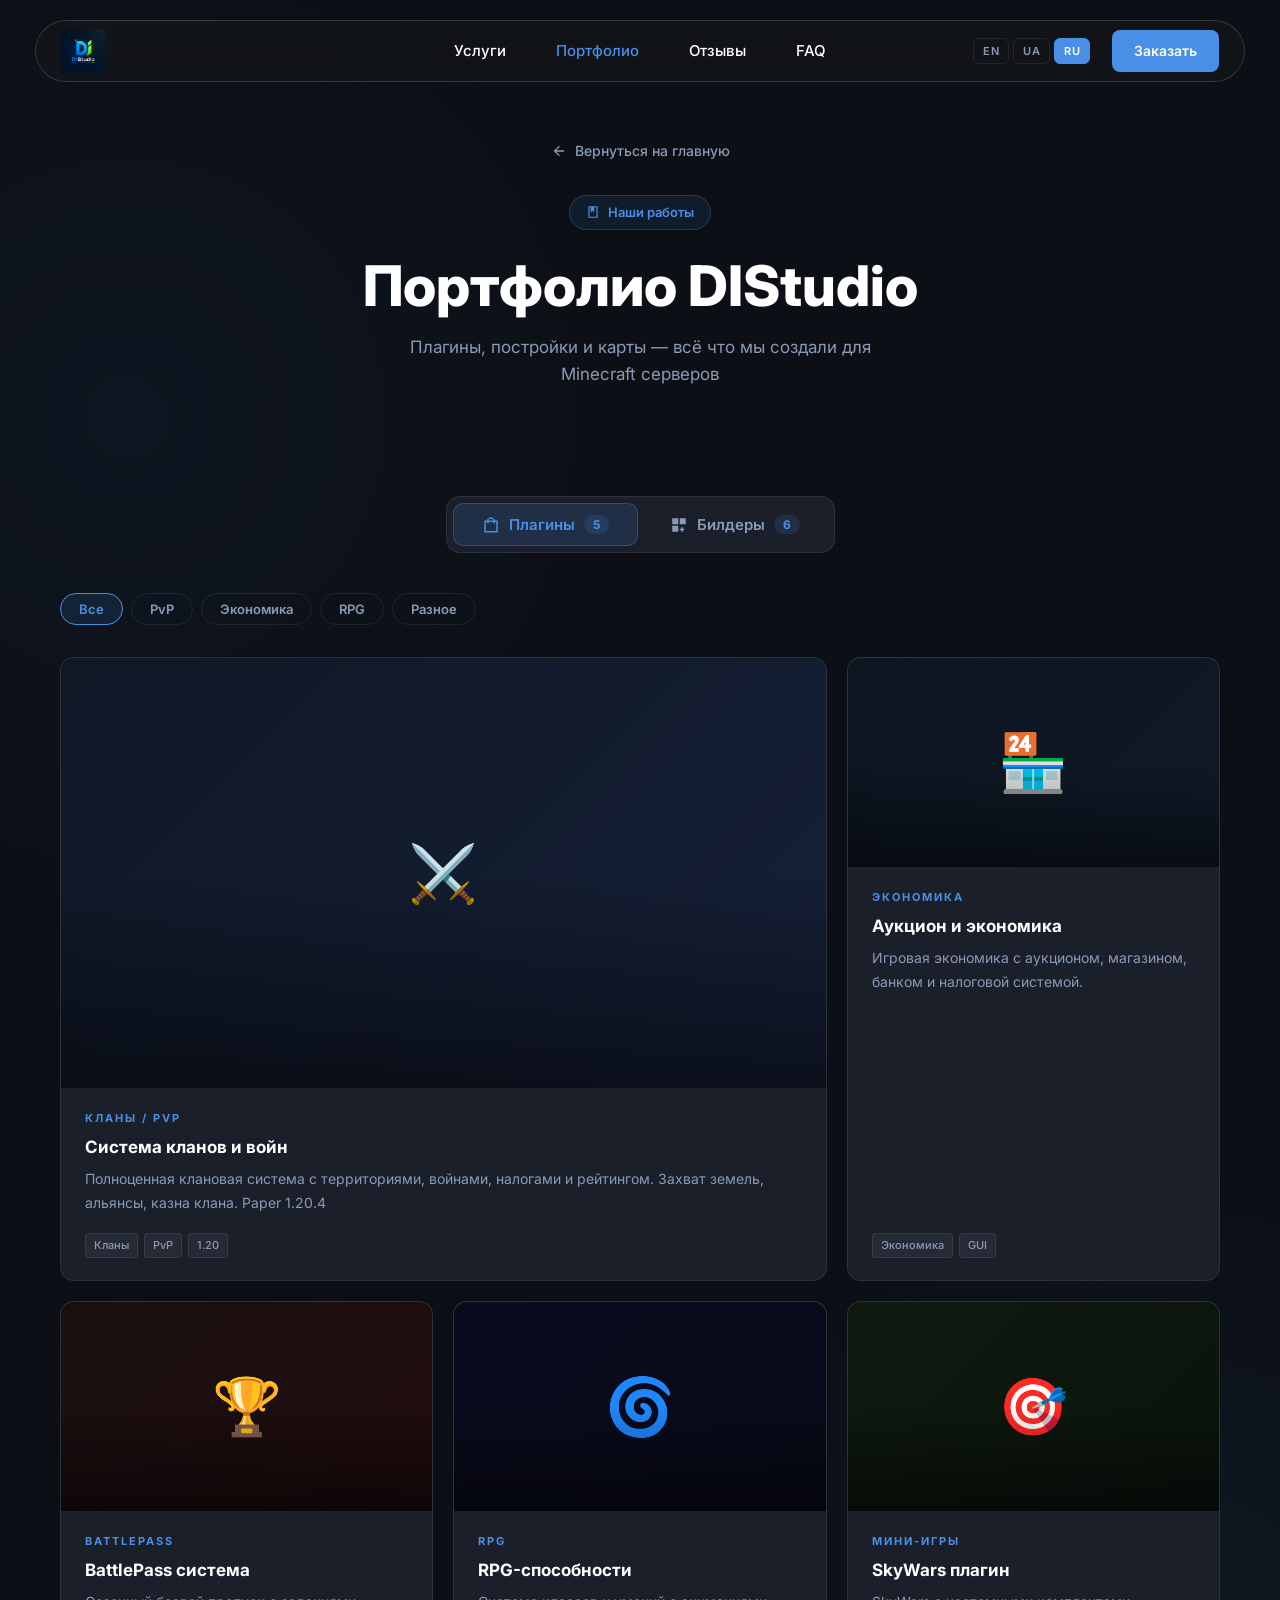
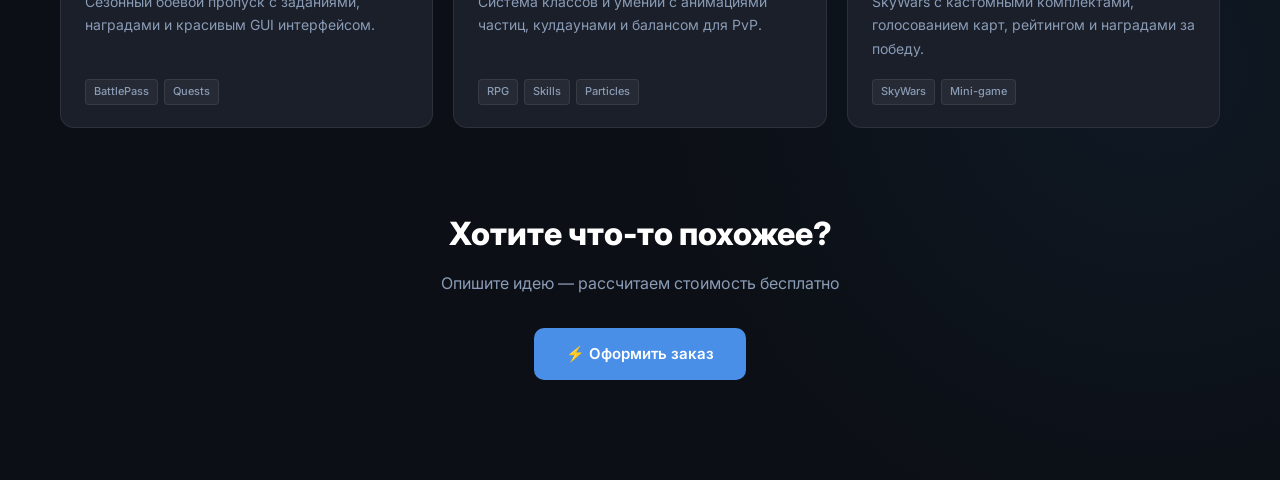
==== commit 8ff12331: "Update portfolio.html Language" ====
--- a/portfolio.html
+++ b/portfolio.html
@@ -10,7 +10,6 @@
     <link href="https://fonts.googleapis.com/css2?family=Inter:wght@400;500;600;700;800&display=swap" rel="stylesheet">
     <link rel="stylesheet" href="style.css">
     <style>
-        /* ── Page hero ── */
         .portfolio-page-hero {
             padding: 140px 0 60px;
             text-align: center;
@@ -42,7 +41,6 @@
             margin: 0 auto;
         }
 
-        /* ── Tabs ── */
         .tabs-wrap {
             display: flex;
             justify-content: center;
@@ -87,11 +85,9 @@
             font-weight: 700;
         }
 
-        /* ── Tab panels ── */
         .tab-panel { display: none; }
         .tab-panel.active { display: block; }
 
-        /* ── Filter bar ── */
         .filter-bar {
             display: flex;
             gap: 8px;
@@ -117,7 +113,6 @@
             color: var(--accent);
         }
 
-        /* ── Plugin cards ── */
         .plugins-grid {
             display: grid;
             grid-template-columns: repeat(3, 1fr);
@@ -187,7 +182,6 @@
         }
         .plugin-tags { display: flex; gap: 6px; flex-wrap: wrap; }
 
-        /* ── Builders grid ── */
         .builders-masonry {
             columns: 3;
             column-gap: 16px;
@@ -210,18 +204,19 @@
         }
         .builder-thumb {
             width: 100%;
-            display: flex;
-            align-items: center;
-            justify-content: center;
-            font-size: 72px;
-            position: relative;
+            aspect-ratio: 4/3;
             overflow: hidden;
+            display: block;
+            background: linear-gradient(135deg, #141a24, #1a2235);
         }
         .builder-thumb img {
             width: 100%;
             height: 100%;
             object-fit: cover;
-        }
+            display: block;
+            transition: transform 0.4s ease;
+        }
+        .builder-item:hover .builder-thumb img { transform: scale(1.05); }
         .builder-overlay {
             position: absolute;
             inset: 0;
@@ -233,7 +228,6 @@
             padding: 20px;
         }
         .builder-item:hover .builder-overlay { opacity: 1; }
-        /* ── CTA bottom ── */
         .portfolio-cta {
             text-align: center;
             padding: 80px 0 100px;
@@ -250,7 +244,6 @@
             margin-bottom: 32px;
         }
 
-        /* ── Back link ── */
         .back-link {
             display: inline-flex;
             align-items: center;
@@ -263,7 +256,6 @@
         }
         .back-link:hover { color: var(--accent); }
 
-        /* ── Lightbox ── */
         .lightbox {
             position: fixed;
             inset: 0;
@@ -311,93 +303,109 @@
             .builders-masonry { columns: 2; }
         }
         @media (max-width: 600px) {
+            .portfolio-page-hero { padding: 110px 0 40px; }
+            .portfolio-page-hero h1 { font-size: 28px; }
             .plugins-grid { grid-template-columns: 1fr; }
             .plugin-card.featured { grid-column: span 1; }
             .builders-masonry { columns: 1; }
-            .tab-btn { padding: 10px 16px; font-size: 13px; }
+            .tabs { flex-direction: column; width: 100%; }
+            .tab-btn { width: 100%; justify-content: center; padding: 12px 16px; font-size: 14px; }
+            .tabs-wrap { padding: 0 4px; }
+            .filter-bar { gap: 6px; }
+            .filter-btn { padding: 6px 14px; font-size: 12px; }
+            .plugin-body { padding: 16px; }
+            .portfolio-cta { padding: 50px 0 70px; }
+            .portfolio-cta h2 { font-size: 24px; }
+            .order-input, .order-textarea, .order-select { font-size: 16px; }
         }
     </style>
 </head>
 <body>
 
-<!-- HEADER -->
 <header>
     <div class="nav-container" id="navContainer">
         <div class="nav-top-row">
             <a href="index.html" class="logo">
                 <img src="ava.jpg" alt="DIStudio" class="logo-img">
             </a>
-            <nav class="nav-menu">
-                <a href="index.html#services" class="nav-link">
+            <nav class="nav-menu" id="navMenu">
+                <a href="index.html#services" class="nav-link" data-i18n="nav.services">
                     <svg fill="none" xmlns="http://www.w3.org/2000/svg" viewBox="0 0 24 24"><path d="M9 2h6v2H9V2zm6 4V4h2v2h4v16H3V6h4V4h2v2h6zm0 2H9v2H7V8H5v12h14V8h-2v2h-2V8z" fill="currentColor"/></svg>
                     <span>Услуги</span>
                 </a>
-                <a href="portfolio.html" class="nav-link" style="color:var(--accent)">
+                <a href="portfolio.html" class="nav-link" style="color:var(--accent)" data-i18n="nav.portfolio">
                     <svg fill="none" xmlns="http://www.w3.org/2000/svg" viewBox="0 0 24 24"><path d="M8 2h12v20H4V2h4zm4 8h-2v2H8V4H6v16h12V4h-4v8h-2v-2z" fill="currentColor"/></svg>
                     <span>Портфолио</span>
                 </a>
-                <a href="index.html#reviews" class="nav-link">
+                <a href="reviews.html" class="nav-link" data-i18n="nav.reviews">
                     <svg fill="none" xmlns="http://www.w3.org/2000/svg" viewBox="0 0 24 24"><path d="M3 1H1v18h18V1H3zm14 2v14H3V3h14zm4 18H5v2h18V5h-2v16zM15 5H5v2h10V5zM5 9h10v2H5V9zm7 4H5v2h7v-2z" fill="currentColor"/></svg>
                     <span>Отзывы</span>
                 </a>
-                <a href="index.html#faq" class="nav-link">
+                <a href="index.html#faq" class="nav-link" data-i18n="nav.faq">
                     <svg fill="none" xmlns="http://www.w3.org/2000/svg" viewBox="0 0 24 24"><path d="M12 2C6.48 2 2 6.48 2 12s4.48 10 10 10 10-4.48 10-10S17.52 2 12 2zm1 17h-2v-2h2v2zm2.07-7.75l-.9.92C13.45 12.9 13 13.5 13 15h-2v-.5c0-1.1.45-2.1 1.17-2.83l1.24-1.26c.37-.36.59-.86.59-1.41 0-1.1-.9-2-2-2s-2 .9-2 2H8c0-2.21 1.79-4 4-4s4 1.79 4 4c0 .88-.36 1.68-.93 2.25z" fill="currentColor"/></svg>
                     <span>FAQ</span>
                 </a>
             </nav>
             <div class="nav-right">
-                <a href="index.html#order-form" class="nav-contact-btn">
+                <div class="lang-switcher">
+                    <button class="lang-btn" onclick="setLang('en')">EN</button>
+                    <button class="lang-btn" onclick="setLang('ua')">UA</button>
+                    <button class="lang-btn active" onclick="setLang('ru')">RU</button>
+                </div>
+                <a href="index.html#order-form" class="nav-contact-btn" data-i18n="nav.order">
                     <svg fill="currentColor" viewBox="0 0 24 24" width="16" height="16"><path d="M20.317 4.37a19.791 19.791 0 0 0-4.885-1.515.074.074 0 0 0-.079.037c-.21.375-.444.864-.608 1.25a18.27 18.27 0 0 0-5.487 0 12.64 12.64 0 0 0-.617-1.25.077.077 0 0 0-.079-.037A19.736 19.736 0 0 0 3.677 4.37a.07.07 0 0 0-.032.027C.533 9.046-.32 13.58.099 18.057a.082.082 0 0 0 .031.057 19.9 19.9 0 0 0 5.993 3.03.078.078 0 0 0 .084-.028c.462-.63.874-1.295 1.226-1.994a.076.076 0 0 0-.041-.106 13.107 13.107 0 0 1-1.872-.892.077.077 0 0 1-.008-.128 10.2 10.2 0 0 0 .372-.292.074.074 0 0 1 .077-.01c3.928 1.793 8.18 1.793 12.062 0a.074.074 0 0 1 .078.01c.12.098.246.198.373.292a.077.077 0 0 1-.006.127 12.299 12.299 0 0 1-1.873.892.077.077 0 0 0-.041.107c.36.698.772 1.362 1.225 1.993a.076.076 0 0 0 .084.028 19.839 19.839 0 0 0 6.002-3.03.077.077 0 0 0 .032-.054c.5-5.177-.838-9.674-3.549-13.66a.061.061 0 0 0-.031-.03z"/></svg>
                     Заказать
                 </a>
+                <div class="menu-toggle" id="menu-toggle">
+                    <span></span>
+                    <span></span>
+                    <span></span>
+                </div>
             </div>
         </div>
     </div>
 </header>
 
-<!-- HERO -->
 <div class="portfolio-page-hero">
     <div class="container">
         <a href="index.html" class="back-link">
             <svg width="16" height="16" fill="none" viewBox="0 0 24 24"><path d="M19 11H7.83l4.88-4.88c.39-.39.39-1.03 0-1.42-.39-.39-1.02-.39-1.41 0l-6.59 6.59c-.39.39-.39 1.02 0 1.41l6.59 6.59c.39.39 1.02.39 1.41 0 .39-.39.39-1.02 0-1.41L7.83 13H19c.55 0 1-.45 1-1s-.45-1-1-1z" fill="currentColor"/></svg>
-            Вернуться на главную
+            <span data-i18n="back.home">Вернуться на главную</span>
         </a>
         <div style="margin-top: 28px;">
             <div class="badge">
                 <svg width="14" height="14" fill="none" viewBox="0 0 24 24"><path d="M8 2h12v20H4V2h4zm4 8h-2v2H8V4H6v16h12V4h-4v8h-2v-2z" fill="currentColor"/></svg>
-                Наши работы
+                <span data-i18n="portfolio.page.badge">Наши работы</span>
             </div>
         </div>
-        <h1>Портфолио <span class="brand-highlight">DIStudio</span></h1>
-        <p>Плагины, постройки и карты — всё что мы создали для Minecraft серверов</p>
+        <h1><span data-i18n="portfolio.title">Портфолио</span> <span class="brand-highlight">DIStudio</span></h1>
+        <p data-i18n="portfolio.page.sub">Плагины, постройки и карты — всё что мы создали для Minecraft серверов</p>
     </div>
 </div>
 
-<!-- TABS -->
 <div class="container">
     <div class="tabs-wrap">
         <div class="tabs">
             <button class="tab-btn active" onclick="switchTab('plugins', this)">
                 <svg fill="none" viewBox="0 0 24 24"><path d="M9 2h6v2H9V2zm6 4V4h2v2h4v16H3V6h4V4h2v2h6zm0 2H9v2H7V8H5v12h14V8h-2v2h-2V8z" fill="currentColor"/></svg>
-                Плагины
+                <span data-i18n="tab.plugins">Плагины</span>
                 <span class="tab-count">5</span>
             </button>
             <button class="tab-btn" onclick="switchTab('builders', this)">
                 <svg fill="none" viewBox="0 0 24 24"><path d="M3 3h8v8H3zm10 0h8v8h-8zM3 13h8v8H3zm10 4h2v-2h2v2h2v2h-2v2h-2v-2h-2z" fill="currentColor"/></svg>
-                Билдеры
+                <span data-i18n="tab.builders">Билдеры</span>
                 <span class="tab-count">6</span>
             </button>
         </div>
     </div>
 
-    <!-- PLUGINS TAB -->
     <div class="tab-panel active" id="tab-plugins">
         <div class="filter-bar">
-            <button class="filter-btn active" onclick="filterPlugins('all', this)">Все</button>
+            <button class="filter-btn active" onclick="filterPlugins('all', this)" data-i18n="filter.all">Все</button>
             <button class="filter-btn" onclick="filterPlugins('pvp', this)">PvP</button>
-            <button class="filter-btn" onclick="filterPlugins('economy', this)">Экономика</button>
+            <button class="filter-btn" onclick="filterPlugins('economy', this)" data-i18n="filter.economy">Экономика</button>
             <button class="filter-btn" onclick="filterPlugins('rpg', this)">RPG</button>
-            <button class="filter-btn" onclick="filterPlugins('misc', this)">Разное</button>
+            <button class="filter-btn" onclick="filterPlugins('misc', this)" data-i18n="filter.misc">Разное</button>
         </div>
 
         <div class="plugins-grid">
@@ -406,12 +414,12 @@
                     <span>⚔️</span>
                 </div>
                 <div class="plugin-body">
-                    <div class="plugin-tag">Кланы / PvP</div>
-                    <div class="plugin-name">Система кланов и войн</div>
-                    <div class="plugin-desc">Полноценная клановая система с территориями, войнами, налогами и рейтингом. Захват земель, альянсы, казна клана. Paper 1.20.4</div>
+                    <div class="plugin-tag" data-i18n="p1.tag">Кланы / PvP</div>
+                    <div class="plugin-name" data-i18n="p1.name">Система кланов и войн</div>
+                    <div class="plugin-desc" data-i18n="p1.desc">Полноценная клановая система с территориями, войнами, налогами и рейтингом. Захват земель, альянсы, казна клана. Paper 1.20.4</div>
                     <div class="plugin-footer">
                         <div class="plugin-tags">
-                            <span class="svc-tag">Кланы</span>
+                            <span class="svc-tag" data-i18n="p1.t1">Кланы</span>
                             <span class="svc-tag">PvP</span>
                             <span class="svc-tag">1.20</span>
                         </div>
@@ -424,12 +432,12 @@
                     <span>🏪</span>
                 </div>
                 <div class="plugin-body">
-                    <div class="plugin-tag">Экономика</div>
-                    <div class="plugin-name">Аукцион и экономика</div>
-                    <div class="plugin-desc">Игровая экономика с аукционом, магазином, банком и налоговой системой.</div>
+                    <div class="plugin-tag" data-i18n="p2.tag">Экономика</div>
+                    <div class="plugin-name" data-i18n="p2.name">Аукцион и экономика</div>
+                    <div class="plugin-desc" data-i18n="p2.desc">Игровая экономика с аукционом, магазином, банком и налоговой системой.</div>
                     <div class="plugin-footer">
                         <div class="plugin-tags">
-                            <span class="svc-tag">Экономика</span>
+                            <span class="svc-tag" data-i18n="p2.t1">Экономика</span>
                             <span class="svc-tag">GUI</span>
                         </div>
                     </div>
@@ -442,8 +450,8 @@
                 </div>
                 <div class="plugin-body">
                     <div class="plugin-tag">BattlePass</div>
-                    <div class="plugin-name">BattlePass система</div>
-                    <div class="plugin-desc">Сезонный боевой пропуск с заданиями, наградами и красивым GUI интерфейсом.</div>
+                    <div class="plugin-name" data-i18n="p3.name">BattlePass система</div>
+                    <div class="plugin-desc" data-i18n="p3.desc">Сезонный боевой пропуск с заданиями, наградами и красивым GUI интерфейсом.</div>
                     <div class="plugin-footer">
                         <div class="plugin-tags">
                             <span class="svc-tag">BattlePass</span>
@@ -459,8 +467,8 @@
                 </div>
                 <div class="plugin-body">
                     <div class="plugin-tag">RPG</div>
-                    <div class="plugin-name">RPG-способности</div>
-                    <div class="plugin-desc">Система классов и умений с анимациями частиц, кулдаунами и балансом для PvP.</div>
+                    <div class="plugin-name" data-i18n="p4.name">RPG-способности</div>
+                    <div class="plugin-desc" data-i18n="p4.desc">Система классов и умений с анимациями частиц, кулдаунами и балансом для PvP.</div>
                     <div class="plugin-footer">
                         <div class="plugin-tags">
                             <span class="svc-tag">RPG</span>
@@ -476,9 +484,9 @@
                     <span>🎯</span>
                 </div>
                 <div class="plugin-body">
-                    <div class="plugin-tag">Мини-игры</div>
-                    <div class="plugin-name">SkyWars плагин</div>
-                    <div class="plugin-desc">SkyWars с кастомными комплектами, голосованием карт, рейтингом и наградами за победу.</div>
+                    <div class="plugin-tag" data-i18n="p5.tag">Мини-игры</div>
+                    <div class="plugin-name" data-i18n="p5.name">SkyWars плагин</div>
+                    <div class="plugin-desc" data-i18n="p5.desc">SkyWars с кастомными комплектами, голосованием карт, рейтингом и наградами за победу.</div>
                     <div class="plugin-footer">
                         <div class="plugin-tags">
                             <span class="svc-tag">SkyWars</span>
@@ -490,47 +498,44 @@
         </div>
     </div>
 
-    <!-- BUILDERS TAB -->
     <div class="tab-panel" id="tab-builders">
         <div class="builders-masonry">
             <div class="builder-item reveal" onclick="openLightbox('builder1.jpg')">
                 <div class="builder-thumb"><img src="builder1.jpg" alt="Постройка 1"></div>
-                <div class="builder-overlay"><div class="builder-overlay-text">🔍 Открыть</div></div>
+                <div class="builder-overlay"><div class="builder-overlay-text" data-i18n="builder.open">🔍 Открыть</div></div>
             </div>
             <div class="builder-item reveal" onclick="openLightbox('builder2.jpg')">
                 <div class="builder-thumb"><img src="builder2.jpg" alt="Постройка 2"></div>
-                <div class="builder-overlay"><div class="builder-overlay-text">🔍 Открыть</div></div>
+                <div class="builder-overlay"><div class="builder-overlay-text" data-i18n="builder.open">🔍 Открыть</div></div>
             </div>
             <div class="builder-item reveal" onclick="openLightbox('builder3.jpg')">
                 <div class="builder-thumb"><img src="builder3.jpg" alt="Постройка 3"></div>
-                <div class="builder-overlay"><div class="builder-overlay-text">🔍 Открыть</div></div>
+                <div class="builder-overlay"><div class="builder-overlay-text" data-i18n="builder.open">🔍 Открыть</div></div>
             </div>
             <div class="builder-item reveal" onclick="openLightbox('builder4.jpg')">
                 <div class="builder-thumb"><img src="builder4.jpg" alt="Постройка 4"></div>
-                <div class="builder-overlay"><div class="builder-overlay-text">🔍 Открыть</div></div>
+                <div class="builder-overlay"><div class="builder-overlay-text" data-i18n="builder.open">🔍 Открыть</div></div>
             </div>
             <div class="builder-item reveal" onclick="openLightbox('builder5.jpg')">
                 <div class="builder-thumb"><img src="builder5.jpg" alt="Постройка 5"></div>
-                <div class="builder-overlay"><div class="builder-overlay-text">🔍 Открыть</div></div>
+                <div class="builder-overlay"><div class="builder-overlay-text" data-i18n="builder.open">🔍 Открыть</div></div>
             </div>
             <div class="builder-item reveal" onclick="openLightbox('builder6.jpg')">
                 <div class="builder-thumb"><img src="builder6.jpg" alt="Постройка 6"></div>
-                <div class="builder-overlay"><div class="builder-overlay-text">🔍 Открыть</div></div>
+                <div class="builder-overlay"><div class="builder-overlay-text" data-i18n="builder.open">🔍 Открыть</div></div>
             </div>
         </div>
     </div>
 </div>
 
-<!-- CTA -->
 <div class="portfolio-cta">
     <div class="container">
-        <h2>Хотите что-то похожее?</h2>
-        <p>Опишите идею — рассчитаем стоимость бесплатно</p>
-        <a href="index.html#order-form" class="cta-button">⚡ Оформить заказ</a>
+        <h2 data-i18n="portfolio.cta.h2">Хотите что-то похожее?</h2>
+        <p data-i18n="portfolio.cta.p">Опишите идею — рассчитаем стоимость бесплатно</p>
+        <a href="index.html#order-form" class="cta-button" data-i18n="portfolio.cta.btn">⚡ Оформить заказ</a>
     </div>
 </div>
 
-<!-- LIGHTBOX -->
 <div class="lightbox" id="lightbox" onclick="closeLightbox(event)">
     <div class="lightbox-inner">
         <button class="lightbox-close" onclick="closeLightbox()">✕</button>
@@ -539,7 +544,17 @@
 </div>
 
 <script>
-    // Tabs
+    const toggle = document.getElementById('menu-toggle');
+    const nav = document.getElementById('navContainer');
+    toggle.addEventListener('click', () => {
+        toggle.classList.toggle('active');
+        nav.classList.toggle('menu-open');
+    });
+    document.querySelectorAll('.nav-link').forEach(l => l.addEventListener('click', () => {
+        toggle.classList.remove('active');
+        nav.classList.remove('menu-open');
+    }));
+
     function switchTab(name, btn) {
         document.querySelectorAll('.tab-panel').forEach(p => p.classList.remove('active'));
         document.querySelectorAll('.tab-btn').forEach(b => b.classList.remove('active'));
@@ -547,7 +562,6 @@
         btn.classList.add('active');
     }
 
-    // Plugin filter
     function filterPlugins(cat, btn) {
         document.querySelectorAll('.filter-bar .filter-btn').forEach(b => b.classList.remove('active'));
         btn.classList.add('active');
@@ -556,7 +570,6 @@
         });
     }
 
-    // Lightbox
     function openLightbox(src) {
         document.getElementById('lightbox-img').src = src;
         document.getElementById('lightbox').classList.add('open');
@@ -570,13 +583,103 @@
     }
     document.addEventListener('keydown', e => { if (e.key === 'Escape') closeLightbox(); });
 
-    // Reveal on scroll
     const observer = new IntersectionObserver((entries) => {
         entries.forEach(e => {
             if (e.isIntersecting) { e.target.classList.add('visible'); observer.unobserve(e.target); }
         });
     }, { threshold: 0.1 });
     document.querySelectorAll('.reveal').forEach(el => observer.observe(el));
+
+    let currentLang = localStorage.getItem('distudio-lang') || 'ru';
+
+    const i18n = {
+        ru: {
+            'nav.services': 'Услуги', 'nav.portfolio': 'Портфолио', 'nav.reviews': 'Отзывы', 'nav.faq': 'FAQ', 'nav.order': 'Заказать',
+            'back.home': 'Вернуться на главную',
+            'portfolio.page.badge': 'Наши работы',
+            'portfolio.title': 'Портфолио',
+            'portfolio.page.sub': 'Плагины, постройки и карты — всё что мы создали для Minecraft серверов',
+            'tab.plugins': 'Плагины', 'tab.builders': 'Билдеры',
+            'filter.all': 'Все', 'filter.economy': 'Экономика', 'filter.misc': 'Разное',
+            'p1.tag': 'Кланы / PvP', 'p1.name': 'Система кланов и войн', 'p1.t1': 'Кланы',
+            'p1.desc': 'Полноценная клановая система с территориями, войнами, налогами и рейтингом. Захват земель, альянсы, казна клана. Paper 1.20.4',
+            'p2.tag': 'Экономика', 'p2.name': 'Аукцион и экономика', 'p2.t1': 'Экономика',
+            'p2.desc': 'Игровая экономика с аукционом, магазином, банком и налоговой системой.',
+            'p3.name': 'BattlePass система',
+            'p3.desc': 'Сезонный боевой пропуск с заданиями, наградами и красивым GUI интерфейсом.',
+            'p4.name': 'RPG-способности',
+            'p4.desc': 'Система классов и умений с анимациями частиц, кулдаунами и балансом для PvP.',
+            'p5.tag': 'Мини-игры', 'p5.name': 'SkyWars плагин',
+            'p5.desc': 'SkyWars с кастомными комплектами, голосованием карт, рейтингом и наградами за победу.',
+            'builder.open': '🔍 Открыть',
+            'portfolio.cta.h2': 'Хотите что-то похожее?',
+            'portfolio.cta.p': 'Опишите идею — рассчитаем стоимость бесплатно',
+            'portfolio.cta.btn': '⚡ Оформить заказ'
+        },
+        ua: {
+            'nav.services': 'Послуги', 'nav.portfolio': 'Портфоліо', 'nav.reviews': 'Відгуки', 'nav.faq': 'FAQ', 'nav.order': 'Замовити',
+            'back.home': 'Повернутися на головну',
+            'portfolio.page.badge': 'Наші роботи',
+            'portfolio.title': 'Портфоліо',
+            'portfolio.page.sub': 'Плагіни, побудови та карти — все що ми створили для Minecraft серверів',
+            'tab.plugins': 'Плагіни', 'tab.builders': 'Білдери',
+            'filter.all': 'Всі', 'filter.economy': 'Економіка', 'filter.misc': 'Різне',
+            'p1.tag': 'Клани / PvP', 'p1.name': 'Система кланів та війн', 'p1.t1': 'Клани',
+            'p1.desc': 'Повноцінна кланова система з територіями, війнами, податками та рейтингом. Захоплення земель, альянси, скарбниця клану. Paper 1.20.4',
+            'p2.tag': 'Економіка', 'p2.name': 'Аукціон та економіка', 'p2.t1': 'Економіка',
+            'p2.desc': 'Ігрова економіка з аукціоном, магазином, банком та податковою системою.',
+            'p3.name': 'BattlePass система',
+            'p3.desc': 'Сезонний бойовий пропуск із завданнями, нагородами та красивим GUI інтерфейсом.',
+            'p4.name': 'RPG-здібності',
+            'p4.desc': 'Система класів та вмінь з анімаціями частинок, кулдаунами та балансом для PvP.',
+            'p5.tag': 'Міні-ігри', 'p5.name': 'SkyWars плагін',
+            'p5.desc': 'SkyWars з кастомними комплектами, голосуванням карт, рейтингом та нагородами за перемогу.',
+            'builder.open': '🔍 Відкрити',
+            'portfolio.cta.h2': 'Хочете щось схоже?',
+            'portfolio.cta.p': 'Опишіть ідею — розрахуємо вартість безкоштовно',
+            'portfolio.cta.btn': '⚡ Оформити замовлення'
+        },
+        en: {
+            'nav.services': 'Services', 'nav.portfolio': 'Portfolio', 'nav.reviews': 'Reviews', 'nav.faq': 'FAQ', 'nav.order': 'Order',
+            'back.home': 'Back to Home',
+            'portfolio.page.badge': 'Our Work',
+            'portfolio.title': 'Portfolio',
+            'portfolio.page.sub': 'Plugins, builds and maps — everything we created for Minecraft servers',
+            'tab.plugins': 'Plugins', 'tab.builders': 'Builders',
+            'filter.all': 'All', 'filter.economy': 'Economy', 'filter.misc': 'Misc',
+            'p1.tag': 'Clans / PvP', 'p1.name': 'Clan & War System', 'p1.t1': 'Clans',
+            'p1.desc': 'Full-featured clan system with territories, wars, taxes and rankings. Land capture, alliances, clan treasury. Paper 1.20.4',
+            'p2.tag': 'Economy', 'p2.name': 'Auction & Economy', 'p2.t1': 'Economy',
+            'p2.desc': 'Game economy with auction, shop, bank and tax system.',
+            'p3.name': 'BattlePass System',
+            'p3.desc': 'Seasonal battle pass with quests, rewards and a polished GUI interface.',
+            'p4.name': 'RPG Abilities',
+            'p4.desc': 'Class and skill system with particle animations, cooldowns and PvP balance.',
+            'p5.tag': 'Mini-games', 'p5.name': 'SkyWars Plugin',
+            'p5.desc': 'SkyWars with custom kits, map voting, rankings and victory rewards.',
+            'builder.open': '🔍 Open',
+            'portfolio.cta.h2': 'Want something similar?',
+            'portfolio.cta.p': 'Describe your idea — we\'ll estimate the cost for free',
+            'portfolio.cta.btn': '⚡ Place an Order'
+        }
+    };
+
+    function setLang(lang) {
+        currentLang = lang;
+        localStorage.setItem('distudio-lang', lang);
+        document.querySelectorAll('.lang-btn').forEach(btn => {
+            btn.classList.toggle('active', btn.textContent.trim().toLowerCase() === lang);
+        });
+        document.querySelectorAll('[data-i18n]').forEach(el => {
+            const key = el.getAttribute('data-i18n');
+            if (i18n[lang] && i18n[lang][key]) el.textContent = i18n[lang][key];
+        });
+    }
+
+    (function() {
+        const saved = localStorage.getItem('distudio-lang') || 'ru';
+        setLang(saved);
+    })();
 </script>
 </body>
 </html>
--- a/style.css
+++ b/style.css
@@ -1,8 +1,4 @@
-/* ============================================
-   DiStudio — Redesign in Awelius Style
-   ============================================ */
-
-/* --- CSS Variables --- */
+
 :root {
     --dark-bg: #0C0F15;
     --darker-bg: #10131A;
@@ -23,7 +19,6 @@
     --navbar-height: 60px;
 }
 
-/* --- Scrollbar --- */
 ::-webkit-scrollbar {
     width: var(--scrollbar-width);
 }
@@ -43,7 +38,6 @@
     scrollbar-color: var(--accent) var(--darker-bg);
 }
 
-/* --- Reset & Base --- */
 *, *::before, *::after {
     margin: 0;
     padding: 0;
@@ -82,7 +76,6 @@
     padding: 0 20px;
 }
 
-/* --- Header / Navbar --- */
 header {
     position: fixed;
     top: 20px;
@@ -147,7 +140,6 @@
     color: var(--brand-blue);
 }
 
-/* Nav menu — centered links */
 .nav-menu {
     display: flex;
     gap: 50px;
@@ -192,7 +184,6 @@
     flex-shrink: 0;
 }
 
-/* Nav right section */
 .nav-right {
     display: flex;
     align-items: center;
@@ -220,39 +211,47 @@
     box-shadow: 0 4px 20px var(--accent-glow);
 }
 
-/* Burger menu */
 .menu-toggle {
     display: none;
     flex-direction: column;
+    justify-content: center;
     gap: 5px;
     cursor: pointer;
     padding: 8px;
     z-index: 10;
-}
+    width: 38px;
+    height: 38px;
+    border-radius: 8px;
+    transition: background 0.2s ease;
+}
+.menu-toggle:hover { background: rgba(74,143,231,0.1); }
 .menu-toggle span {
     display: block;
     width: 22px;
     height: 2px;
     background: var(--text-primary);
-    transition: var(--transition);
     border-radius: 2px;
+    transition: transform 0.35s cubic-bezier(0.23, 1, 0.32, 1),
+                opacity 0.2s ease,
+                width 0.3s ease;
+    transform-origin: center;
 }
 .menu-toggle.active span:nth-child(1) {
-    transform: rotate(45deg) translate(5px, 5px);
+    transform: translateY(7px) rotate(45deg);
 }
 .menu-toggle.active span:nth-child(2) {
     opacity: 0;
+    width: 0;
 }
 .menu-toggle.active span:nth-child(3) {
-    transform: rotate(-45deg) translate(5px, -5px);
-}
-
-/* --- Hero Section --- */
+    transform: translateY(-7px) rotate(-45deg);
+}
+
 .hero {
     min-height: 100vh;
     display: flex;
     align-items: center;
-    padding: 140px 0 100px;
+    padding: 140px 0 120px;
     position: relative;
     overflow: hidden;
 }
@@ -323,7 +322,6 @@
     animation: fadeInUp 0.6s 0.3s ease both;
 }
 
-/* Buttons */
 .cta-button {
     display: inline-flex;
     align-items: center;
@@ -365,7 +363,6 @@
     background: rgba(74, 143, 231, 0.05);
 }
 
-/* --- Stats Panel --- */
 .stats-panel {
     position: relative;
     z-index: 2;
@@ -428,7 +425,6 @@
     margin-top: 2px;
 }
 
-/* Mobile stats indicators */
 .stats-panel-indicators {
     display: none;
     gap: 8px;
@@ -449,7 +445,6 @@
     border-radius: 4px;
 }
 
-/* --- Section Styles --- */
 .section {
     padding: 100px 0;
     position: relative;
@@ -470,7 +465,6 @@
     line-height: 1.7;
 }
 
-/* --- Highlights / Services Grid --- */
 .highlights-grid {
     display: grid;
     grid-template-columns: repeat(3, 1fr);
@@ -556,7 +550,6 @@
     align-self: flex-start;
 }
 
-/* --- Portfolio Preview Block (on main page) --- */
 .portfolio-preview-block {
     display: grid;
     grid-template-columns: 1fr 1fr;
@@ -632,7 +625,6 @@
     .portfolio-preview-items { height: 200px; }
 }
 
-/* --- Portfolio Section --- */
 .portfolio-grid {
     display: grid;
     grid-template-columns: repeat(3, 1fr);
@@ -691,7 +683,6 @@
     line-height: 1.6;
 }
 
-/* --- Process Section --- */
 .process-grid {
     display: grid;
     grid-template-columns: repeat(4, 1fr);
@@ -746,7 +737,6 @@
     line-height: 1.6;
 }
 
-/* --- Reviews Section --- */
 .reviews-grid {
     display: grid;
     grid-template-columns: repeat(3, 1fr);
@@ -813,7 +803,6 @@
     color: var(--text-muted);
 }
 
-/* --- FAQ Section --- */
 .faq-section {
     background: linear-gradient(180deg, transparent 0%, rgba(26, 31, 42, 0.3) 50%, transparent 100%);
 }
@@ -892,7 +881,6 @@
     color: var(--accent-hover);
 }
 
-/* --- CTA Section --- */
 .cta-section {
     padding: 100px 0;
     text-align: center;
@@ -928,7 +916,6 @@
     position: relative;
 }
 
-/* --- Footer --- */
 footer {
     position: relative;
     overflow: hidden;
@@ -981,7 +968,6 @@
     color: var(--accent);
 }
 
-/* Social links */
 .social-links {
     display: flex;
     gap: 12px;
@@ -1009,7 +995,6 @@
     height: 18px;
 }
 
-/* Copyright */
 .copyright {
     text-align: center;
     padding-top: 30px;
@@ -1018,7 +1003,6 @@
     color: var(--text-muted);
 }
 
-/* --- Animations --- */
 @keyframes fadeInUp {
     from {
         opacity: 0;
@@ -1044,7 +1028,6 @@
     }
 }
 
-/* Scroll-reveal animation */
 .reveal {
     opacity: 0;
     transform: translateY(30px);
@@ -1055,31 +1038,15 @@
     transform: translateY(0);
 }
 
-/* --- Responsive --- */
 @media (max-width: 1024px) {
-    .highlights-grid {
-        grid-template-columns: repeat(2, 1fr);
-    }
-    .portfolio-grid {
-        grid-template-columns: repeat(2, 1fr);
-    }
-    .portfolio-card.featured {
-        grid-column: span 2;
-    }
-    .process-grid {
-        grid-template-columns: repeat(2, 1fr);
-        gap: 30px;
-    }
-    .process-grid::before {
-        display: none;
-    }
-    .reviews-grid {
-        grid-template-columns: repeat(2, 1fr);
-    }
-    .footer-grid {
-        grid-template-columns: 1fr 1fr;
-        gap: 40px;
-    }
+    .highlights-grid { grid-template-columns: repeat(2, 1fr); }
+    .portfolio-grid { grid-template-columns: repeat(2, 1fr); }
+    .portfolio-card.featured { grid-column: span 2; }
+    .process-grid { grid-template-columns: repeat(2, 1fr); gap: 30px; }
+    .process-grid::before { display: none; }
+    .reviews-grid { grid-template-columns: repeat(2, 1fr); }
+    .footer-grid { grid-template-columns: 1fr 1fr; gap: 40px; }
+    .portfolio-preview-block { gap: 32px; padding: 36px; }
 }
 
 @media (max-width: 768px) {
@@ -1091,87 +1058,85 @@
         flex-direction: column;
         gap: 0;
         width: 100%;
-        padding: 10px 0 20px;
+        padding: 10px 0 16px;
         border-top: 1px solid var(--border-color);
         margin-top: 10px;
     }
-    .nav-container.menu-open .nav-menu {
-        display: flex;
+    .nav-container.menu-open .nav-menu { display: flex; }
+    .nav-container.menu-open { border-radius: 20px !important; overflow: visible; }
+    .nav-container { overflow: hidden; }
+    .nav-link { padding: 13px 0; font-size: 16px; border-bottom: 1px solid rgba(255,255,255,0.04); }
+    .nav-link:last-child { border-bottom: none; }
+    .menu-toggle { display: flex; }
+    .nav-contact-btn { display: none; }
+    .lang-switcher { display: none; }
+
+    .hero {
+        min-height: unset;
+        padding: 110px 0 80px;
     }
-    .nav-container.menu-open {
-        border-radius: 20px !important;
-    }
-    .nav-link {
-        padding: 12px 0;
-        font-size: 16px;
-    }
-    .menu-toggle {
-        display: flex;
-    }
-    .nav-contact-btn {
-        display: none;
-    }
-
-    .hero {
-        padding: 120px 0 60px;
-        min-height: auto;
-    }
-    .hero-title {
-        font-size: clamp(24px, 6vw, 36px);
-    }
-
-    .stats-panel-inner {
-        flex-direction: column;
-    }
-    .stats-panel-item {
-        border-right: none;
-        border-bottom: 1px solid var(--border-color);
-    }
-    .stats-panel-item:last-child {
-        border-bottom: none;
-    }
+    .hero-title { font-size: clamp(24px, 6vw, 36px); }
+    .hero-buttons { flex-direction: column; gap: 12px; }
+    .cta-button, .btn-secondary { width: 100%; justify-content: center; text-align: center; }
+
+    .stats-panel-inner { flex-direction: column; }
+    .stats-panel-item { border-right: none; border-bottom: 1px solid var(--border-color); padding: 20px 24px; }
+    .stats-panel-item:last-child { border-bottom: none; }
 
     .highlights-grid,
     .portfolio-grid,
-    .reviews-grid {
+    .reviews-grid { grid-template-columns: 1fr; }
+    .portfolio-card.featured { grid-column: span 1; }
+    .process-grid { grid-template-columns: 1fr; }
+    .footer-grid { grid-template-columns: 1fr; gap: 30px; }
+
+    .portfolio-preview-block {
         grid-template-columns: 1fr;
+        padding: 24px;
+        gap: 24px;
     }
-    .portfolio-card.featured {
-        grid-column: span 1;
-    }
-    .process-grid {
-        grid-template-columns: 1fr;
-    }
-    .footer-grid {
-        grid-template-columns: 1fr;
-        gap: 30px;
-    }
-    .section {
-        padding: 60px 0;
-    }
-    .cta-section {
-        padding: 60px 0;
-    }
+    .portfolio-preview-items { height: 160px; }
+    .portfolio-preview-title { font-size: 22px; }
+
+    .highlight-media { aspect-ratio: 4/3; }
+
+    .section { padding: 60px 0; }
+    .cta-section { padding: 60px 0; }
+    .section-title { font-size: clamp(24px, 5vw, 32px); }
+
+    .cta-buttons { flex-direction: column; align-items: center; }
 }
 
 @media (max-width: 480px) {
-    .hero-buttons {
-        flex-direction: column;
-    }
-    .cta-buttons {
-        flex-direction: column;
-        align-items: center;
-    }
-    .hero-title {
-        font-size: 22px;
-    }
-}
-
-/* ============================================
-   DIStudio — Extended styles (new sections)
-   ============================================ */
-
-/* Lang switcher */
+    header { top: 12px; padding: 0 12px; }
+    .nav-container { padding: 0 16px; }
+
+    .hero-title { font-size: 22px; }
+    .hero-description { font-size: 15px; }
+    .hero-buttons { flex-direction: column; }
+    .stats-panel { margin-top: 0; }
+
+    .stats-panel-number { font-size: 28px; }
+
+    .highlights-grid { grid-template-columns: 1fr; gap: 14px; }
+    .highlight-content { padding: 18px; }
+    .highlight-title { font-size: 16px; }
+
+    .portfolio-preview-block { padding: 20px; }
+    .portfolio-preview-items { height: 130px; gap: 8px; }
+    .portfolio-preview-stats { gap: 16px; }
+    .pps-num { font-size: 18px; }
+
+    .step-number { width: 56px; height: 56px; font-size: 18px; }
+
+    .review-card { padding: 20px; }
+
+    .order-input, .order-textarea, .order-select { font-size: 16px; } /* prevents iOS zoom */
+
+    .footer-grid { gap: 24px; }
+    .social-links { flex-wrap: wrap; }
+}
+
 .lang-switcher {
     display: flex;
     align-items: center;
@@ -1202,7 +1167,6 @@
     border-color: var(--accent);
 }
 
-/* Service card extras */
 .service-tags-row {
     display: flex;
     gap: 6px;
@@ -1236,7 +1200,6 @@
     color: var(--accent-hover);
 }
 
-/* Highlight card — price + link layout */
 .highlight-content {
     padding: 24px;
     flex: 1;
@@ -1247,7 +1210,6 @@
     margin-top: 12px;
 }
 
-/* Builders section */
 .builders-section {
     background: rgba(26, 31, 42, 0.3);
 }
@@ -1289,7 +1251,6 @@
     pointer-events: none;
 }
 
-/* Order form section */
 .order-section {
     background: rgba(26, 31, 42, 0.2);
     border-top: 1px solid var(--border-color);
@@ -1398,12 +1359,14 @@
 .order-msg.success .order-msg-dot { background: #4caf50; }
 .order-msg.error .order-msg-dot   { background: #f44336; }
 
-/* ====== Responsive additions ====== */
-@media (max-width: 768px) {
-    .builders-grid {
-        grid-template-columns: 1fr;
-    }
-    .lang-switcher {
-        display: none;
-    }
-}
+.reviews-preview-grid {
+    display: grid;
+    grid-template-columns: repeat(3, 1fr);
+    gap: 18px;
+}
+@media (max-width: 900px) {
+    .reviews-preview-grid { grid-template-columns: repeat(2, 1fr); }
+}
+@media (max-width: 580px) {
+    .reviews-preview-grid { grid-template-columns: 1fr; }
+}
